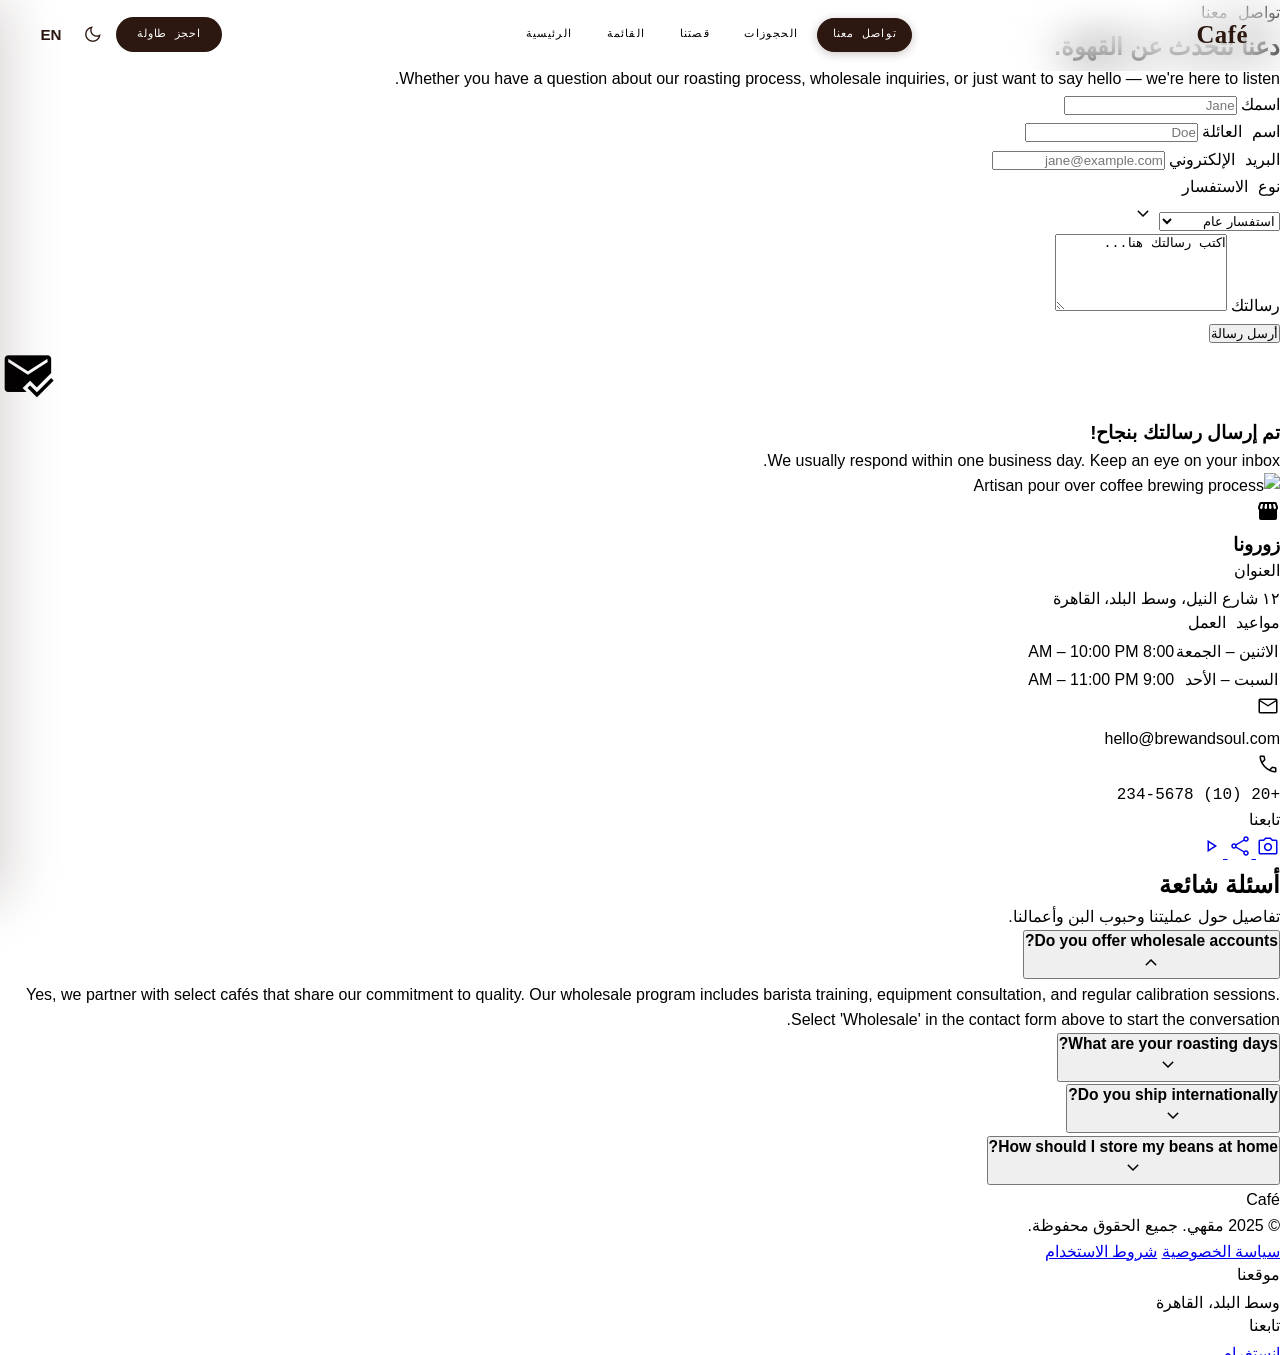
==== pages/contact/index.html @ 4f711c33 "Add" ====
<!doctype html>
<html class="light" lang="ar" dir="rtl">
  <head>
    <meta charset="utf-8" />
    <meta name="viewport" content="width=device-width, initial-scale=1.0" />
    <title>Contact — Roast &amp; Ritual</title>
    <meta
      name="description"
      content="Get in touch with Roast &amp; Ritual. Questions about roasting, wholesale, or events — we're here to listen."
    />

    <script src="https://cdn.tailwindcss.com?plugins=forms,container-queries"></script>
    <link
      href="https://fonts.googleapis.com/css2?family=Material+Symbols+Outlined:wght,FILL@100..700,0..1&display=swap"
      rel="stylesheet"
    />
    <link rel="stylesheet" href="https://unpkg.com/aos@2.3.4/dist/aos.css" />
    <link rel="stylesheet" href="../../assets/css/shared.css" />
    <link
      href="https://fonts.googleapis.com/css2?family=Material+Symbols+Outlined"
      rel="stylesheet"
    />
    <script>
      tailwind.config = {
        darkMode: "class",
        theme: {
          extend: {
            colors: {
              "surface-container-highest": "#e5e2dd",
              primary: "#090100",
              "surface-container-high": "#ebe8e3",
              "secondary-fixed": "#ffddb0",
              surface: "#fcf9f4",
              "surface-container-low": "#f6f3ee",
              "secondary-container": "#fddaac",
              "surface-container": "#f0ede9",
              secondary: "#735a36",
              "surface-variant": "#e5e2dd",
              "on-primary": "#ffffff",
              "primary-fixed-dim": "#e3bfb2",
              "surface-dim": "#dcdad5",
              "on-surface-variant": "#504440",
              "surface-container-lowest": "#ffffff",
              "primary-container": "#2c1810",
              "on-surface": "#1c1c19",
              background: "#fcf9f4",
              "outline-variant": "#d3c3be",
              outline: "#827470",
              "on-secondary": "#ffffff",
              "on-secondary-container": "#785e39",
              "on-primary-container": "#9e7e73",
              "on-background": "#1c1c19",
              error: "#ba1a1a",
            },
            fontFamily: {
              headline: ["Cormorant Garamond", "serif"],
              body: ["Outfit", "sans-serif"],
              label: ["DM Mono", "monospace"],
            },
          },
        },
      };
    </script>
    <style>
      .material-symbols-outlined {
        font-variation-settings:
          "FILL" 0,
          "wght" 300,
          "GRAD" 0,
          "opsz" 24;
      }
    </style>
  </head>

  <body class="bg-surface text-on-surface font-body antialiased">
    <!-- ══ NAVBAR ══════════════════════════════════════════════════════════ -->
    <header id="main-nav">
      <div class="nav-inner">
        <a href="../../index.html" class="nav-logo">Café</a>
        <nav class="nav-links" id="nav-links" aria-label="Main navigation">
          <a href="../../index.html" data-en="Home" data-ar="الرئيسية">Home</a>
          <a href="../menu/index.html" data-en="Menu" data-ar="القائمة">Menu</a>
          <a href="../story/index.html" data-en="Our Story" data-ar="قصتنا"
            >Our Story</a
          >
          <a
            href="../reservation/index.html"
            data-en="Reservations"
            data-ar="الحجوزات"
            >Reservations</a
          >
          <a href="../contact/index.html" data-en="Contact" data-ar="تواصل معنا"
            >Contact</a
          >
        </nav>
        <div class="nav-controls">
          <button id="lang-toggle" class="nav-btn" aria-label="Switch language">
            ع
          </button>
          <button
            id="theme-toggle"
            class="nav-btn material-symbols-outlined"
            data-theme-icon
            aria-label="Toggle dark mode"
          >
            dark_mode
          </button>
          <a
            href="../reservation/index.html"
            class="nav-cta"
            data-en="Book a Table"
            data-ar="احجز طاولة"
            >Book a Table</a
          >
          <button
            id="hamburger"
            class="nav-btn material-symbols-outlined"
            aria-label="Open menu"
          >
            menu
          </button>
        </div>
      </div>
    </header>

    <div id="mobile-overlay" aria-hidden="true"></div>

    <div
      id="mobile-menu"
      role="dialog"
      aria-modal="true"
      aria-label="Navigation menu"
    >
      <div class="mobile-menu-header">
        <a href="../../index.html" class="mobile-menu-logo">Café</a>
        <button
          id="mobile-menu-close"
          class="material-symbols-outlined"
          aria-label="Close menu"
        >
          close
        </button>
      </div>
      <nav class="mobile-menu-links" aria-label="Mobile navigation">
        <a
          href="../../index.html"
          class="mob-link"
          data-en="Home"
          data-ar="الرئيسية"
          >Home</a
        >
        <a
          href="../menu/index.html"
          class="mob-link"
          data-en="Menu"
          data-ar="القائمة"
          >Menu</a
        >
        <a
          href="../story/index.html"
          class="mob-link"
          data-en="Our Story"
          data-ar="قصتنا"
          >Our Story</a
        >
        <a
          href="../reservation/index.html"
          class="mob-link"
          data-en="Reservations"
          data-ar="الحجوزات"
          >Reservations</a
        >
        <a
          href="../contact/index.html"
          class="mob-link"
          data-en="Contact"
          data-ar="تواصل معنا"
          >Contact</a
        >
      </nav>
      <div class="mobile-menu-footer">
        <a
          href="../reservation/index.html"
          class="mob-cta"
          data-en="Book a Table"
          data-ar="احجز طاولة"
          >Book a Table</a
        >
      </div>
    </div>

    <!-- ══ MAIN ════════════════════════════════════════════════════════════ -->
    <main class="pt-32 pb-0">
      <!-- ── Contact Section ── -->
      <section class="py-16 md:py-24 px-6 md:px-12 lg:px-24">
        <div
          class="max-w-7xl mx-auto flex flex-col md:flex-row gap-16 items-start"
        >
          <!-- Left: Header + Form -->
          <div class="w-full md:w-7/12 z-10">
            <div class="mb-12" data-aos="fade-up">
              <span
                class="font-label text-secondary text-xs tracking-widest uppercase mb-4 block"
                data-en="Get in Touch"
                data-ar="تواصل معنا"
                >Get in Touch</span
              >
              <h1
                class="font-headline text-5xl md:text-7xl font-bold leading-tight tracking-tight text-primary-container mb-6"
              >
                <span class="block" data-en="Let's Talk" data-ar="دعنا نتحدث"
                  >Let's Talk</span
                >
                <span class="block" data-en="Coffee." data-ar="عن القهوة."
                  >Coffee.</span
                >
              </h1>
              <p
                class="font-body text-on-surface-variant text-lg max-w-md leading-relaxed"
              >
                Whether you have a question about our roasting process,
                wholesale inquiries, or just want to say hello — we're here to
                listen.
              </p>
            </div>

            <!-- Contact Form -->
            <form
              id="contact-form"
              class="space-y-6 bg-surface-container-lowest p-8 md:p-10 rounded-xl border border-outline-variant/15 shadow-[0_8px_40px_-12px_rgba(28,28,25,0.06)]"
              onsubmit="return false;"
              data-aos="fade-up"
              data-aos-delay="80"
            >
              <div class="grid grid-cols-1 md:grid-cols-2 gap-6">
                <div class="space-y-2">
                  <label
                    class="font-label text-xs text-on-surface-variant uppercase tracking-wider"
                    for="c-firstname"
                    data-en="Your Name"
                    data-ar="اسمك"
                    >Your Name</label
                  >
                  <input
                    id="c-firstname"
                    name="firstName"
                    type="text"
                    class="w-full bg-surface-container-low border-none rounded-sm px-4 py-3 font-body text-on-surface focus:ring-1 focus:ring-secondary transition-colors"
                    placeholder="Jane"
                    data-en="Jane"
                    data-ar="محمد"
                  />
                </div>
                <div class="space-y-2">
                  <label
                    class="font-label text-xs text-on-surface-variant uppercase tracking-wider"
                    for="c-lastname"
                    data-en="Last Name"
                    data-ar="اسم العائلة"
                    >Last Name</label
                  >
                  <input
                    id="c-lastname"
                    name="lastName"
                    type="text"
                    class="w-full bg-surface-container-low border-none rounded-sm px-4 py-3 font-body text-on-surface focus:ring-1 focus:ring-secondary transition-colors"
                    placeholder="Doe"
                    data-en="Doe"
                    data-ar="أحمد"
                  />
                </div>
              </div>

              <div class="space-y-2">
                <label
                  class="font-label text-xs text-on-surface-variant uppercase tracking-wider"
                  for="c-email"
                  data-en="Email"
                  data-ar="البريد الإلكتروني"
                  >Email</label
                >
                <input
                  id="c-email"
                  name="email"
                  type="email"
                  class="w-full bg-surface-container-low border-none rounded-sm px-4 py-3 font-body text-on-surface focus:ring-1 focus:ring-secondary transition-colors"
                  placeholder="jane@example.com"
                  data-en="jane@example.com"
                  data-ar="example@email.com"
                />
              </div>

              <div class="space-y-2">
                <label
                  class="font-label text-xs text-on-surface-variant uppercase tracking-wider"
                  for="c-inquiry"
                  data-en="Inquiry Type"
                  data-ar="نوع الاستفسار"
                  >Inquiry Type</label
                >
                <div class="relative">
                  <select
                    id="c-inquiry"
                    name="inquiryType"
                    class="w-full bg-surface-container-low border-none rounded-sm px-4 py-3 font-body text-on-surface focus:ring-1 focus:ring-secondary transition-colors appearance-none"
                  >
                    <option data-en="General Inquiry" data-ar="استفسار عام">
                      General Inquiry
                    </option>
                    <option data-en="Wholesale" data-ar="الجملة">
                      Wholesale
                    </option>
                    <option
                      data-en="Events &amp; Catering"
                      data-ar="الفعاليات والضيافة"
                    >
                      Events &amp; Catering
                    </option>
                    <option data-en="Feedback" data-ar="ملاحظات">
                      Feedback
                    </option>
                  </select>
                  <span
                    class="material-symbols-outlined absolute right-4 top-1/2 -translate-y-1/2 text-on-surface-variant pointer-events-none text-lg"
                    >expand_more</span
                  >
                </div>
              </div>

              <div class="space-y-2">
                <label
                  class="font-label text-xs text-on-surface-variant uppercase tracking-wider"
                  for="c-message"
                  data-en="Message"
                  data-ar="رسالتك"
                  >Message</label
                >
                <textarea
                  id="c-message"
                  name="message"
                  rows="5"
                  class="w-full bg-surface-container-low border-none rounded-sm px-4 py-3 font-body text-on-surface focus:ring-1 focus:ring-secondary transition-colors resize-none"
                  placeholder="Write your message here..."
                  data-en="Write your message here..."
                  data-ar="اكتب رسالتك هنا..."
                ></textarea>
              </div>

              <button
                id="contact-send-btn"
                type="button"
                class="w-full bg-primary-container text-on-primary font-body font-medium px-8 py-4 rounded-md hover:bg-primary transition-colors duration-300"
                data-en="Send Message"
                data-ar="أرسل رسالة"
              >
                Send Message
              </button>
            </form>

            <!-- Success message -->
            <div
              id="contact-success"
              class="hidden mt-8 bg-surface-container-low rounded-xl p-10 text-center border border-outline-variant/10"
            >
              <span
                class="material-symbols-outlined text-secondary"
                style="
                  font-size: 3.5rem;
                  font-variation-settings: &quot;FILL&quot; 1;
                  display: block;
                  margin-bottom: 1rem;
                "
                >mark_email_read</span
              >
              <h3
                class="font-headline text-2xl text-primary-container mb-3"
                data-en="Message sent successfully!"
                data-ar="تم إرسال رسالتك بنجاح!"
              >
                Message sent successfully!
              </h3>
              <p
                class="font-body text-on-surface-variant text-sm leading-relaxed"
              >
                We usually respond within one business day. Keep an eye on your
                inbox.
              </p>
            </div>
          </div>

          <!-- Right: Image + Visit Us Card -->
          <div
            class="w-full md:w-5/12 flex flex-col gap-8 mt-6 md:mt-0"
            data-aos="fade-left"
            data-aos-delay="100"
          >
            <!-- Atmospheric image -->
            <div
              class="w-full aspect-[4/5] bg-surface-container-low rounded-xl overflow-hidden relative hidden md:block"
            >
              <img
                src="https://lh3.googleusercontent.com/aida-public/[base64]"
                alt="Artisan pour over coffee brewing process"
                class="w-full h-full object-cover"
              />
              <div
                class="absolute inset-0 bg-gradient-to-t from-primary-container/70 via-transparent to-transparent"
              ></div>
            </div>

            <!-- ══ VISIT US CARD (replaces map) ══ -->
            <div
              class="bg-surface-container-low rounded-xl p-8 flex flex-col gap-5 relative overflow-hidden"
            >
              <!-- Decorative glow -->
              <div
                class="absolute -right-16 -top-16 w-48 h-48 bg-surface-container rounded-full blur-3xl opacity-60 pointer-events-none"
              ></div>

              <!-- Title -->
              <div class="flex items-center gap-3 relative z-10">
                <div
                  class="w-11 h-11 rounded-full bg-secondary-container flex items-center justify-center flex-shrink-0"
                >
                  <span
                    class="material-symbols-outlined text-2xl text-on-secondary-container"
                    style="font-variation-settings: &quot;FILL&quot; 1"
                    >storefront</span
                  >
                </div>
                <h3
                  class="font-headline text-2xl text-primary-container"
                  data-en="Visit Us"
                  data-ar="زورونا"
                >
                  Visit Us
                </h3>
              </div>

              <hr class="brand-rule relative z-10" />

              <!-- Address -->
              <div class="relative z-10">
                <p
                  class="font-label text-xs uppercase tracking-widest text-secondary mb-2"
                  data-en="Address"
                  data-ar="العنوان"
                >
                  Address
                </p>
                <p class="font-body text-on-surface leading-relaxed">
                  <span
                    data-en="12 Nile Street, Downtown Cairo"
                    data-ar="١٢ شارع النيل، وسط البلد، القاهرة"
                    >12 Nile Street, Downtown Cairo</span
                  >
                </p>
              </div>

              <!-- Hours -->
              <div class="relative z-10">
                <p
                  class="font-label text-xs uppercase tracking-widest text-secondary mb-3"
                  data-en="Opening Hours"
                  data-ar="مواعيد العمل"
                >
                  Opening Hours
                </p>
                <table class="w-full text-sm font-body">
                  <tbody>
                    <tr>
                      <td
                        class="text-on-surface-variant pr-4 py-1"
                        data-en="Mon – Fri"
                        data-ar="الاثنين – الجمعة"
                      >
                        Mon – Fri
                      </td>
                      <td class="text-on-surface text-right py-1">
                        8:00 AM – 10:00 PM
                      </td>
                    </tr>
                    <tr>
                      <td
                        class="text-on-surface-variant pr-4 py-1"
                        data-en="Sat – Sun"
                        data-ar="السبت – الأحد"
                      >
                        Sat – Sun
                      </td>
                      <td class="text-on-surface text-right py-1">
                        9:00 AM – 11:00 PM
                      </td>
                    </tr>
                  </tbody>
                </table>
              </div>

              <hr class="brand-rule relative z-10" />

              <!-- Contact info -->
              <div class="relative z-10 space-y-3">
                <div class="flex items-center gap-3">
                  <span class="material-symbols-outlined text-secondary"
                    >mail</span
                  >
                  <p class="font-body text-on-surface text-sm">
                    hello@brewandsoul.com
                  </p>
                </div>
                <div class="flex items-center gap-3">
                  <span class="material-symbols-outlined text-secondary"
                    >call</span
                  >
                  <p class="font-label text-sm text-on-surface-variant">
                    +20 (10) 234-5678
                  </p>
                </div>
              </div>

              <!-- Social -->
              <div class="relative z-10 pt-1">
                <p
                  class="font-label text-xs text-on-surface-variant uppercase tracking-wider mb-3"
                  data-en="Follow us"
                  data-ar="تابعنا"
                >
                  Follow us
                </p>
                <div class="flex gap-3">
                  <a
                    class="w-10 h-10 rounded-full bg-surface flex items-center justify-center text-primary-container hover:bg-secondary-container hover:text-on-secondary-container transition-colors shadow-sm"
                    href="#"
                    aria-label="Instagram"
                  >
                    <span class="material-symbols-outlined text-sm"
                      >photo_camera</span
                    >
                  </a>
                  <a
                    class="w-10 h-10 rounded-full bg-surface flex items-center justify-center text-primary-container hover:bg-secondary-container hover:text-on-secondary-container transition-colors shadow-sm"
                    href="#"
                    aria-label="Twitter"
                  >
                    <span class="material-symbols-outlined text-sm">share</span>
                  </a>
                  <a
                    class="w-10 h-10 rounded-full bg-surface flex items-center justify-center text-primary-container hover:bg-secondary-container hover:text-on-secondary-container transition-colors shadow-sm"
                    href="#"
                    aria-label="YouTube"
                  >
                    <span class="material-symbols-outlined text-sm"
                      >play_arrow</span
                    >
                  </a>
                </div>
              </div>
            </div>
            <!-- end visit us card -->
          </div>
        </div>
      </section>

      <!-- ── FAQ Accordion ── -->
      <section class="py-24 bg-surface-container-low px-6 md:px-12">
        <div class="max-w-3xl mx-auto">
          <div class="text-center mb-16" data-aos="fade-up">
            <h2
              class="font-headline text-4xl text-primary-container mb-4"
              data-en="Common Questions"
              data-ar="أسئلة شائعة"
            >
              Common Questions
            </h2>
            <p
              class="font-body text-on-surface-variant"
              data-en="Details on our process, beans, and business."
              data-ar="تفاصيل حول عمليتنا وحبوب البن وأعمالنا."
            >
              Details on our process, beans, and business.
            </p>
          </div>

          <div class="space-y-4" data-aos="fade-up" data-aos-delay="50">
            <!-- FAQ 1 -->
            <div
              class="bg-surface rounded-xl p-6 border border-outline-variant/15"
              data-faq-item
            >
              <button
                class="w-full flex justify-between items-center text-left group"
                data-faq-trigger
              >
                <h3
                  class="font-headline text-lg text-primary-container group-hover:text-secondary transition-colors"
                >
                  Do you offer wholesale accounts?
                </h3>
                <span
                  class="material-symbols-outlined text-secondary flex-shrink-0 ml-4 transition-transform duration-300"
                  data-faq-icon
                  >expand_more</span
                >
              </button>
              <div class="mt-4 pr-10" data-faq-content>
                <p
                  class="font-body text-on-surface-variant text-sm leading-relaxed"
                >
                  Yes, we partner with select cafés that share our commitment to
                  quality. Our wholesale program includes barista training,
                  equipment consultation, and regular calibration sessions.
                  Select 'Wholesale' in the contact form above to start the
                  conversation.
                </p>
              </div>
            </div>

            <!-- FAQ 2 -->
            <div
              class="bg-surface rounded-xl p-6 border border-outline-variant/10 hover:border-outline-variant/30 transition-colors"
              data-faq-item
            >
              <button
                class="w-full flex justify-between items-center text-left group"
                data-faq-trigger
              >
                <h3
                  class="font-headline text-lg text-primary-container group-hover:text-secondary transition-colors"
                >
                  What are your roasting days?
                </h3>
                <span
                  class="material-symbols-outlined text-on-surface-variant flex-shrink-0 ml-4 transition-transform duration-300 group-hover:text-secondary"
                  data-faq-icon
                  >expand_more</span
                >
              </button>
              <div class="mt-4 pr-10" data-faq-content>
                <p
                  class="font-body text-on-surface-variant text-sm leading-relaxed"
                >
                  We roast Tuesday through Saturday, from 6AM to 2PM in our
                  Downtown Cairo facility. Visits by appointment — reach out via
                  the form above.
                </p>
              </div>
            </div>

            <!-- FAQ 3 -->
            <div
              class="bg-surface rounded-xl p-6 border border-outline-variant/10 hover:border-outline-variant/30 transition-colors"
              data-faq-item
            >
              <button
                class="w-full flex justify-between items-center text-left group"
                data-faq-trigger
              >
                <h3
                  class="font-headline text-lg text-primary-container group-hover:text-secondary transition-colors"
                >
                  Do you ship internationally?
                </h3>
                <span
                  class="material-symbols-outlined text-on-surface-variant flex-shrink-0 ml-4 transition-transform duration-300 group-hover:text-secondary"
                  data-faq-icon
                  >expand_more</span
                >
              </button>
              <div class="mt-4 pr-10" data-faq-content>
                <p
                  class="font-body text-on-surface-variant text-sm leading-relaxed"
                >
                  Currently we ship within Egypt and select MENA countries.
                  International shipping is on our roadmap for Q3. Join our
                  newsletter to be notified when it launches.
                </p>
              </div>
            </div>

            <!-- FAQ 4 -->
            <div
              class="bg-surface rounded-xl p-6 border border-outline-variant/10 hover:border-outline-variant/30 transition-colors"
              data-faq-item
            >
              <button
                class="w-full flex justify-between items-center text-left group"
                data-faq-trigger
              >
                <h3
                  class="font-headline text-lg text-primary-container group-hover:text-secondary transition-colors"
                >
                  How should I store my beans at home?
                </h3>
                <span
                  class="material-symbols-outlined text-on-surface-variant flex-shrink-0 ml-4 transition-transform duration-300 group-hover:text-secondary"
                  data-faq-icon
                  >expand_more</span
                >
              </button>
              <div class="mt-4 pr-10" data-faq-content>
                <p
                  class="font-body text-on-surface-variant text-sm leading-relaxed"
                >
                  Store beans in an airtight container away from light, heat,
                  and moisture. Room temperature is best — avoid the fridge, as
                  humidity cycles degrade the oils quickly. Ceramic or opaque
                  containers work best.
                </p>
              </div>
            </div>
          </div>
        </div>
      </section>
    </main>

    <!-- ══ FOOTER ══════════════════════════════════════════════════════════ -->
    <footer
      class="bg-[#2C1810] text-[#F5ECD7] font-body text-sm py-20 px-8 md:px-12"
    >
      <div class="grid grid-cols-1 md:grid-cols-4 gap-12 max-w-7xl mx-auto">
        <div>
          <div class="font-headline text-3xl text-[#735a36] mb-4">Café</div>
          <p class="text-stone-400 mt-4">
            <span
              data-en="© 2025 Café. All rights reserved."
              data-ar="© 2025 مقهي. جميع الحقوق محفوظة."
              >© 2025 Café. All rights reserved.</span
            >
          </p>
        </div>
        <div class="flex flex-col gap-4">
          <a
            class="text-stone-400 hover:text-[#735a36] transition-all"
            href="#"
            data-en="Privacy Policy"
            data-ar="سياسة الخصوصية"
            >Privacy Policy</a
          >
          <a
            class="text-stone-400 hover:text-[#735a36] transition-all"
            href="#"
            data-en="Terms of Service"
            data-ar="شروط الاستخدام"
            >Terms of Service</a
          >
        </div>
        <div class="flex flex-col gap-3">
          <p
            class="font-label text-xs text-[#735a36] uppercase tracking-widest mb-1"
            data-en="Find Us"
            data-ar="موقعنا"
          >
            Find Us
          </p>
          <p
            class="text-stone-400"
            data-en="Downtown Cairo"
            data-ar="وسط البلد، القاهرة"
          >
            وسط البلد، القاهرة
          </p>
        </div>
        <div class="flex flex-col gap-3">
          <p
            class="font-label text-xs text-[#735a36] uppercase tracking-widest mb-1"
            data-en="Follow Us"
            data-ar="تابعنا"
          >
            Follow Us
          </p>
          <a
            class="text-stone-400 hover:text-[#735a36] transition-all"
            href="#"
            data-en="Instagram"
            data-ar="إنستغرام"
            >Instagram</a
          >
        </div>
      </div>
    </footer>

    <script src="https://unpkg.com/aos@2.3.4/dist/aos.js"></script>
    <script src="../../assets/js/main.js"></script>
    <script src="../../assets/js/menu-filter.js"></script>

    <script>
      (function () {
        "use strict";
        var sendBtn = document.getElementById("contact-send-btn");
        if (!sendBtn) return;

        sendBtn.addEventListener("click", function () {
          var isAr = document.documentElement.lang === "ar";
          var name = (
            (document.getElementById("c-firstname") || {}).value || ""
          ).trim();
          var msg = (
            (document.getElementById("c-message") || {}).value || ""
          ).trim();

          if (!name || !msg) {
            if (window.showSuccessToast) {
              window.showSuccessToast(
                isAr
                  ? "يرجى ملء الاسم والرسالة"
                  : "Please fill in your name and message.",
              );
            }
            return;
          }

          var form = document.getElementById("contact-form");
          var success = document.getElementById("contact-success");

          // Show success in-place
          if (form) form.classList.add("hidden");
          if (success) success.classList.remove("hidden");

          if (window.showSuccessToast) {
            window.showSuccessToast(
              isAr ? "تم إرسال رسالتك بنجاح!" : "Message sent successfully!",
            );
          }
        });
      })();
    </script>
  </body>
</html>
---- assets/css/shared.css ----
/* ============================================================
   BREW & SOUL — SHARED CSS  v3.0
   Dark mode  ·  RTL  ·  Navbar v3 (pill-filter + sidebar)
   Cart  ·  Toasts  ·  Forms
   ============================================================ */
"HmiS9EtTxjarRMNFj"Public Key."service_7wtibg4"Service ID.
/* ── Google Fonts ── */
@import url("https://fonts.googleapis.com/css2?family=Cormorant+Garamond:ital,wght@0,400;0,500;0,600;0,700;1,400;1,500&family=Outfit:wght@300;400;500;600&family=Tajawal:wght@300;400;500;700;800&family=DM+Mono:wght@400;500&display=swap");

/* ════════════════════════════════════════
   CSS CUSTOM PROPERTIES — LIGHT
════════════════════════════════════════ */
:root {
  --color-primary: #090100;
  --color-primary-container: #2c1810;
  --color-on-primary: #ffffff;
  --color-on-primary-container: #9e7e73;
  --color-primary-fixed: #ffdbce;
  --color-primary-fixed-dim: #e3bfb2;
  --color-on-primary-fixed: #2a170f;
  --color-on-primary-fixed-variant: #5a4137;
  --color-inverse-primary: #e3bfb2;

  --color-secondary: #735a36;
  --color-on-secondary: #ffffff;
  --color-secondary-container: #fddaac;
  --color-on-secondary-container: #785e39;
  --color-secondary-fixed: #ffddb0;
  --color-secondary-fixed-dim: #e2c195;
  --color-on-secondary-fixed: #281800;
  --color-on-secondary-fixed-variant: #594320;

  --color-background: #fcf9f4;
  --color-on-background: #1c1c19;
  --color-surface: #fcf9f4;
  --color-on-surface: #1c1c19;
  --color-surface-variant: #e5e2dd;
  --color-on-surface-variant: #504440;
  --color-surface-dim: #dcdad5;
  --color-surface-container-lowest: #ffffff;
  --color-surface-container-low: #f6f3ee;
  --color-surface-container: #f0ede9;
  --color-surface-container-high: #ebe8e3;
  --color-surface-container-highest: #e5e2dd;
  --color-inverse-surface: #31302d;
  --color-inverse-on-surface: #f3f0eb;
  --color-surface-tint: #74584e;

  --color-outline: #827470;
  --color-outline-variant: #d3c3be;
  --color-error: #ba1a1a;
  --color-error-container: #ffdad6;

  --secondary-rule: rgba(115, 90, 54, 0.3);

  /* Nav */
  --nav-bg: rgba(252, 249, 244, 0.82);
  --nav-shadow: 0 2px 40px rgba(44, 24, 16, 0.08);
  --nav-pill-bg: rgba(44, 24, 16, 0.05);
  --nav-pill-border: rgba(115, 90, 54, 0.18);
}

/* ════════════════════════════════════════
   DARK MODE
════════════════════════════════════════ */
html.dark {
  --color-background: #1a1714;
  --color-on-background: #ede8e3;
  --color-surface: #231f1c;
  --color-on-surface: #ede8e3;
  --color-surface-variant: #3a342f;
  --color-on-surface-variant: #c9bbb5;
  --color-surface-dim: #1a1714;
  --color-surface-container-lowest: #141210;
  --color-surface-container-low: #282420;
  --color-surface-container: #2e2925;
  --color-surface-container-high: #3a342f;
  --color-surface-container-highest: #453e38;
  --color-primary-container: #3d2118;
  --color-on-primary-container: #e3bfb2;
  --color-primary-fixed: #c9a99b;
  --color-primary-fixed-dim: #a08070;
  --color-secondary: #c8a97e;
  --color-on-secondary-container: #fddaac;
  --color-secondary-fixed: rgba(200, 169, 126, 0.2);
  --color-secondary-container: rgba(200, 169, 126, 0.15);
  --color-outline: #9c8a84;
  --color-outline-variant: #4a3f39;
  --secondary-rule: rgba(200, 169, 126, 0.25);
  --nav-bg: rgba(26, 23, 20, 0.88);
  --nav-shadow: 0 2px 40px rgba(0, 0, 0, 0.35);
  --nav-pill-bg: rgba(237, 232, 227, 0.06);
  --nav-pill-border: rgba(200, 169, 126, 0.18);
}

/* Dark overrides (Tailwind compat) */
html.dark body {
  background-color: #1a1714 !important;
  color: #ede8e3 !important;
}
html.dark .bg-background {
  background-color: #1a1714 !important;
}
html.dark .bg-surface {
  background-color: #231f1c !important;
}
html.dark .bg-surface-container-low {
  background-color: #282420 !important;
}
html.dark .bg-surface-container {
  background-color: #2e2925 !important;
}
html.dark .bg-surface-container-high {
  background-color: #3a342f !important;
}
html.dark .bg-surface-container-highest {
  background-color: #453e38 !important;
}
html.dark .bg-surface-container-lowest {
  background-color: #141210 !important;
}
html.dark .bg-primary-container {
  background-color: #3d2118 !important;
}
html.dark .bg-secondary-container {
  background-color: rgba(200, 169, 126, 0.15) !important;
}
html.dark .bg-secondary-fixed {
  background-color: rgba(200, 169, 126, 0.15) !important;
}
html.dark .text-on-surface {
  color: #ede8e3 !important;
}
html.dark .text-on-surface-variant {
  color: #c9bbb5 !important;
}
html.dark .text-secondary {
  color: #c8a97e !important;
}
html.dark .text-primary-container {
  color: #e3bfb2 !important;
}
html.dark .text-primary {
  color: #ede8e3 !important;
}
html.dark .text-outline {
  color: #9c8a84 !important;
}
html.dark .text-on-secondary-container {
  color: #fddaac !important;
}
html.dark .border-outline-variant {
  border-color: #4a3f39 !important;
}
html.dark .border-surface-container-low {
  border-color: #3a342f !important;
}
html.dark input,
html.dark textarea,
html.dark select {
  background-color: #2e2925 !important;
  color: #ede8e3 !important;
}
html.dark input::placeholder,
html.dark textarea::placeholder {
  color: #9c8a84 !important;
}
html.dark input:focus,
html.dark textarea:focus,
html.dark select:focus {
  box-shadow: 0 0 0 1px #c8a97e !important;
}
html.dark input[type="date"],
html.dark input[type="time"] {
  color-scheme: dark;
}
html.dark article {
  background-color: #2e2925 !important;
}
html.dark .font-label.text-primary-container {
  color: #c8a97e !important;
}
html.dark footer {
  background-color: #141210 !important;
}
html.dark .dark\:bg-stone-950\/70 {
  background-color: rgba(12, 10, 8, 0.88) !important;
}
html.dark .dark\:text-stone-300 {
  color: #d4ccc6 !important;
}

/* ════════════════════════════════════════
   BASE RESET
════════════════════════════════════════ */
*,
*::before,
*::after {
  box-sizing: border-box;
  margin: 0;
  padding: 0;
}
html {
  scroll-behavior: smooth;
}

body {
  font-family: "Outfit", sans-serif;
  background-color: var(--color-background);
  color: var(--color-on-surface);
  -webkit-font-smoothing: antialiased;
  -moz-osx-font-smoothing: grayscale;
  line-height: 1.6;
}

h1,
h2,
h3,
h4,
h5,
h6,
.font-headline {
  font-family: "Cormorant Garamond", serif;
}
.font-label {
  font-family: "DM Mono", monospace;
}

*,
*::before,
*::after {
  transition:
    background-color 0.3s ease,
    color 0.2s ease,
    border-color 0.3s ease,
    box-shadow 0.3s ease;
}

/* ════════════════════════════════════════
   NAVBAR — v3   (pill-filter on desktop · sidebar on mobile)
════════════════════════════════════════ */

/* ── Wrapper ── */
#main-nav {
  position: fixed;
  top: 0;
  width: 100%;
  z-index: 50;
  background: var(--nav-bg);
  backdrop-filter: blur(22px);
  -webkit-backdrop-filter: blur(22px);
  transition:
    background 0.3s ease,
    box-shadow 0.3s ease,
    border-color 0.3s ease;
  border-bottom: 1px solid transparent;
}
#main-nav.scrolled {
  box-shadow: var(--nav-shadow);
  border-bottom-color: rgba(211, 195, 190, 0.22);
}
html.dark #main-nav.scrolled {
  border-bottom-color: rgba(74, 63, 57, 0.35);
}

/* ── Inner row ── */
.nav-inner {
  display: flex;
  align-items: center;
  justify-content: space-between;
  padding: 0.875rem 2rem;
  gap: 1.25rem;
  max-width: 1600px;
  margin: 0 auto;
}

/* ── Logo ── */
.nav-logo {
  font-family: "Cormorant Garamond", serif;
  font-size: 1.55rem;
  font-weight: 700;
  color: #2c1810;
  text-decoration: none;
  letter-spacing: 0.02em;
  white-space: nowrap;
  flex-shrink: 0;
  margin-inline-start: 0;
  transition: color 0.2s ease;
}
html.dark .nav-logo {
  color: #f5ecd7;
}
.nav-logo:hover {
  color: #735a36;
}
html.dark .nav-logo:hover {
  color: #c8a97e;
}

/* ════════════════════════════════════════
   NAV LINKS — Pill-filter style (desktop)
════════════════════════════════════════ */
.nav-links {
  display: none;
  align-items: center;
  gap: 0.25rem;
  list-style: none;
  /* Pill group container */
  background: var(--nav-pill-bg);
  border: 1px solid var(--nav-pill-border);
  border-radius: 9999px;
  padding: 0.25rem;
}
@media (min-width: 900px) {
  .nav-links {
    display: flex;
  }
}

/* Individual pill link */
.nav-links a {
  display: inline-flex;
  align-items: center;
  font-family: "DM Mono", monospace;
  font-size: 0.67rem;
  text-transform: uppercase;
  letter-spacing: 0.11em;
  color: var(--color-on-surface-variant);
  text-decoration: none;
  padding: 0.45rem 0.9rem;
  border-radius: 9999px;
  border: 1px solid transparent;
  white-space: nowrap;
  transition: all 0.22s cubic-bezier(0.4, 0, 0.2, 1);
}
html.dark .nav-links a {
  color: #c9bbb5;
}

.nav-links a:hover {
  background: rgba(115, 90, 54, 0.08);
  border-color: rgba(115, 90, 54, 0.25);
  color: #735a36;
  transform: translateY(-1px);
}
html.dark .nav-links a:hover {
  background: rgba(200, 169, 126, 0.1);
  border-color: rgba(200, 169, 126, 0.3);
  color: #c8a97e;
}

/* Active pill — filled */
.nav-links a.nav-active {
  background: #2c1810;
  color: #ffffff !important;
  border-color: #2c1810;
  box-shadow: 0 2px 10px rgba(44, 24, 16, 0.25);
}
html.dark .nav-links a.nav-active {
  background: #c8a97e;
  color: #1a1714 !important;
  border-color: #c8a97e;
  box-shadow: 0 2px 14px rgba(200, 169, 126, 0.35);
}

/* ── Controls cluster ── */
.nav-controls {
  display: flex;
  align-items: center;
  gap: 0.25rem;
  flex-shrink: 0;
}

/* ── Icon / text buttons ── */
.nav-btn {
  width: 2.375rem;
  height: 2.375rem;
  display: flex;
  align-items: center;
  justify-content: center;
  border-radius: 50%;
  border: none;
  background: transparent;
  cursor: pointer;
  color: #2c1810;
  font-family: "Tajawal", sans-serif;
  font-size: 0.95rem;
  font-weight: 700;
  flex-shrink: 0;
  transition: all 0.25s cubic-bezier(0.4, 0, 0.2, 1);
}
html.dark .nav-btn {
  color: #ede8e3;
}
.nav-btn:hover {
  background: rgba(115, 90, 54, 0.09);
  color: #735a36;
  transform: translateY(-1px) scale(1.07);
}
html.dark .nav-btn:hover {
  background: rgba(237, 232, 227, 0.09);
  color: #c8a97e;
}
.nav-btn:active {
  transform: scale(0.94);
}
.nav-btn.material-symbols-outlined {
  font-size: 1.35rem;
}

.material-symbols-outlined {
  font-family: "Material Symbols Outlined";
  font-weight: normal;
  font-style: normal;
  line-height: 1;
  display: inline-block;
  white-space: nowrap;
  direction: ltr;
}

/* ── Book CTA pill ── */
.nav-cta {
  display: none;
  background: #2c1810;
  color: #ffffff !important;
  padding: 0.5rem 1.25rem;
  border-radius: 9999px;
  font-family: "DM Mono", monospace;
  font-size: 0.67rem;
  text-decoration: none;
  text-transform: uppercase;
  letter-spacing: 0.08em;
  white-space: nowrap;
  border: 1px solid transparent;
  margin-inline-start: 0.25rem;
  transition: all 0.25s cubic-bezier(0.4, 0, 0.2, 1);
}
html.dark .nav-cta {
  background: #3d2118;
}
.nav-cta:hover {
  background: #735a36;
  transform: translateY(-1px);
  box-shadow: 0 6px 20px rgba(115, 90, 54, 0.28);
}
html.dark .nav-cta:hover {
  background: #c8a97e;
  color: #1a1714 !important;
  box-shadow: 0 6px 20px rgba(200, 169, 126, 0.28);
}
.nav-cta:active {
  transform: scale(0.97);
}

@media (min-width: 900px) {
  .nav-cta {
    display: inline-flex;
    align-items: center;
  }
}

/* Hamburger: mobile only */
#hamburger {
  display: flex;
}
@media (min-width: 900px) {
  #hamburger {
    display: none;
  }
}

/* ── RTL overrides ── */
[dir="rtl"] .nav-links {
  flex-direction: row-reverse;
}
[dir="rtl"] .nav-controls {
  flex-direction: row-reverse;
}

/* ════════════════════════════════════════
   MOBILE SIDEBAR  (slides in from the side)
════════════════════════════════════════ */
#mobile-menu {
  position: fixed;
  top: 0;
  right: 0;
  bottom: 0;
  left: auto;
  width: min(300px, 88vw);
  z-index: 200;
  display: flex;
  flex-direction: column;
  background: #fcf9f4;
  transform: translateX(100%);
  transition: transform 0.38s cubic-bezier(0.4, 0, 0.2, 1);
  box-shadow: -8px 0 50px rgba(44, 24, 16, 0.18);
  overflow-y: auto;
  padding: 0;
}
html.dark #mobile-menu {
  background: #231f1c;
  box-shadow: -8px 0 50px rgba(0, 0, 0, 0.55);
}
#mobile-menu.open {
  transform: translateX(0);
}

/* RTL: slides from left */
[dir="rtl"] #mobile-menu {
  right: auto;
  left: 0;
  transform: translateX(-100%);
  box-shadow: 8px 0 50px rgba(44, 24, 16, 0.18);
}
html.dark [dir="rtl"] #mobile-menu {
  box-shadow: 8px 0 50px rgba(0, 0, 0, 0.55);
}
[dir="rtl"] #mobile-menu.open {
  transform: translateX(0);
}

/* Sidebar header row */
.mobile-menu-header {
  display: flex;
  align-items: center;
  justify-content: space-between;
  padding: 1.25rem 1.5rem;
  border-bottom: 1px solid rgba(115, 90, 54, 0.12);
  flex-shrink: 0;
}
html.dark .mobile-menu-header {
  border-color: rgba(74, 63, 57, 0.35);
}

.mobile-menu-logo {
  font-family: "Cormorant Garamond", serif;
  font-size: 1.35rem;
  font-weight: 700;
  color: #2c1810;
  text-decoration: none;
}
html.dark .mobile-menu-logo {
  color: #f5ecd7;
}

/* Nav links inside sidebar */
.mobile-menu-links {
  flex: 1;
  display: flex;
  flex-direction: column;
  padding: 1.5rem 1.25rem;
  gap: 0.25rem;
}

#mobile-menu a.mob-link {
  font-family: "DM Mono", monospace;
  font-size: 0.75rem;
  text-transform: uppercase;
  letter-spacing: 0.1em;
  color: var(--color-on-surface-variant);
  text-decoration: none;
  padding: 0.75rem 1rem;
  border-radius: 0.5rem;
  border: 1px solid transparent;
  transition: all 0.2s ease;
  display: flex;
  align-items: center;
  gap: 0.75rem;
}
html.dark #mobile-menu a.mob-link {
  color: #c9bbb5;
}
#mobile-menu a.mob-link:hover {
  background: rgba(115, 90, 54, 0.07);
  border-color: rgba(115, 90, 54, 0.18);
  color: #735a36;
}
html.dark #mobile-menu a.mob-link:hover {
  background: rgba(200, 169, 126, 0.08);
  border-color: rgba(200, 169, 126, 0.2);
  color: #c8a97e;
}
#mobile-menu a.mob-link.nav-active {
  background: #2c1810;
  color: #ffffff;
  border-color: #2c1810;
}
html.dark #mobile-menu a.mob-link.nav-active {
  background: #c8a97e;
  color: #1a1714;
  border-color: #c8a97e;
}

/* Link icon dot indicator */
#mobile-menu a.mob-link::before {
  content: "";
  width: 5px;
  height: 5px;
  border-radius: 50%;
  background: currentColor;
  opacity: 0.4;
  flex-shrink: 0;
}
#mobile-menu a.mob-link.nav-active::before {
  opacity: 1;
}

/* CTA at bottom of sidebar */
.mobile-menu-footer {
  padding: 1.25rem 1.5rem;
  border-top: 1px solid rgba(115, 90, 54, 0.12);
  flex-shrink: 0;
}
html.dark .mobile-menu-footer {
  border-color: rgba(74, 63, 57, 0.35);
}

.mob-cta {
  display: block;
  width: 100%;
  background: #2c1810;
  color: #ffffff !important;
  text-align: center;
  padding: 0.75rem 1.5rem;
  border-radius: 9999px;
  font-family: "DM Mono", monospace;
  font-size: 0.72rem;
  text-transform: uppercase;
  letter-spacing: 0.09em;
  text-decoration: none;
  transition: background 0.2s ease;
}
html.dark .mob-cta {
  background: #3d2118;
}
.mob-cta:hover {
  background: #735a36;
}
html.dark .mob-cta:hover {
  background: #c8a97e;
  color: #1a1714 !important;
}

/* Close button */
#mobile-menu-close {
  background: none;
  border: none;
  cursor: pointer;
  color: #827470;
  font-size: 1.4rem;
  width: 2rem;
  height: 2rem;
  display: flex;
  align-items: center;
  justify-content: center;
  border-radius: 50%;
  transition:
    background 0.2s,
    color 0.2s;
  line-height: 1;
  flex-shrink: 0;
}
#mobile-menu-close:hover {
  background: rgba(115, 90, 54, 0.1);
  color: #2c1810;
}
html.dark #mobile-menu-close {
  color: #9c8a84;
}
html.dark #mobile-menu-close:hover {
  color: #ede8e3;
}

/* Overlay behind sidebar */
#mobile-overlay {
  position: fixed;
  inset: 0;
  background: rgba(26, 23, 20, 0.5);
  z-index: 190;
  backdrop-filter: blur(2px);
  -webkit-backdrop-filter: blur(2px);
  opacity: 0;
  pointer-events: none;
  transition: opacity 0.35s ease;
}
#mobile-overlay.visible {
  opacity: 1;
  pointer-events: all;
}

/* ════════════════════════════════════════
   CART — FAB
════════════════════════════════════════ */
.cart-fab {
  position: fixed;
  bottom: 2rem;
  right: 2rem;
  width: 56px;
  height: 56px;
  border-radius: 9999px;
  background: #2c1810;
  color: #fff;
  display: flex;
  align-items: center;
  justify-content: center;
  cursor: pointer;
  border: none;
  box-shadow: 0 4px 24px rgba(44, 24, 16, 0.28);
  z-index: 40;
  transition:
    transform 0.2s ease,
    background 0.2s ease;
}
html.dark .cart-fab {
  background: #3d2118;
  box-shadow: 0 4px 24px rgba(0, 0, 0, 0.45);
}
.cart-fab:hover {
  transform: scale(1.08);
  background: #735a36;
}
html.dark .cart-fab:hover {
  background: #c8a97e;
}
[dir="rtl"] .cart-fab {
  right: auto;
  left: 2rem;
}

.cart-badge {
  position: absolute;
  top: -6px;
  right: -6px;
  background: #735a36;
  color: #fff;
  font-size: 11px;
  font-family: "DM Mono", monospace;
  width: 20px;
  height: 20px;
  border-radius: 50%;
  display: flex;
  align-items: center;
  justify-content: center;
  font-weight: bold;
  line-height: 1;
}
html.dark .cart-badge {
  background: #c8a97e;
  color: #1a1714;
}
[dir="rtl"] .cart-badge {
  right: auto;
  left: -6px;
}

/* ════════════════════════════════════════
   CART — DRAWER
════════════════════════════════════════ */
.cart-drawer {
  position: fixed;
  top: 0;
  right: 0;
  width: 380px;
  max-width: 95vw;
  height: 100vh;
  background: #fcf9f4;
  z-index: 60;
  display: flex;
  flex-direction: column;
  transform: translateX(105%);
  transition: transform 0.35s cubic-bezier(0.4, 0, 0.2, 1);
  box-shadow: -6px 0 40px rgba(44, 24, 16, 0.12);
}
html.dark .cart-drawer {
  background: #231f1c;
  box-shadow: -6px 0 40px rgba(0, 0, 0, 0.45);
}
.cart-drawer.open {
  transform: translateX(0);
}

[dir="rtl"] .cart-drawer {
  right: auto;
  left: 0;
  transform: translateX(-105%);
  box-shadow: 6px 0 40px rgba(44, 24, 16, 0.12);
}
html.dark [dir="rtl"] .cart-drawer {
  box-shadow: 6px 0 40px rgba(0, 0, 0, 0.45);
}
[dir="rtl"] .cart-drawer.open {
  transform: translateX(0);
}

.cart-header {
  display: flex;
  justify-content: space-between;
  align-items: center;
  padding: 1.5rem;
  border-bottom: 1px solid rgba(115, 90, 54, 0.15);
  flex-shrink: 0;
}
html.dark .cart-header {
  border-color: rgba(74, 63, 57, 0.5);
}
.cart-header h3 {
  font-family: "Cormorant Garamond", serif;
  font-size: 1.5rem;
  font-weight: 600;
  color: #2c1810;
}
html.dark .cart-header h3 {
  color: #ede8e3;
}

#close-cart {
  background: none;
  border: none;
  cursor: pointer;
  color: #827470;
  font-size: 1.5rem;
  padding: 0.25rem;
  border-radius: 0.25rem;
  transition:
    color 0.2s,
    background 0.2s;
  line-height: 1;
}
#close-cart:hover {
  color: #2c1810;
  background: rgba(115, 90, 54, 0.08);
}
html.dark #close-cart {
  color: #9c8a84;
}
html.dark #close-cart:hover {
  color: #ede8e3;
}

.cart-items {
  flex: 1;
  padding: 1rem 1.5rem;
  overflow-y: auto;
}

.cart-item {
  display: flex;
  justify-content: space-between;
  align-items: flex-start;
  padding: 0.875rem 0;
  border-bottom: 1px solid rgba(115, 90, 54, 0.12);
  gap: 0.75rem;
}
html.dark .cart-item {
  border-color: rgba(74, 63, 57, 0.35);
}
.cart-item-info {
  flex: 1;
  min-width: 0;
}
.cart-item-name {
  font-family: "Cormorant Garamond", serif;
  font-size: 1.1rem;
  font-weight: 600;
  color: #2c1810;
  line-height: 1.3;
}
html.dark .cart-item-name {
  color: #ede8e3;
}
.cart-item-price {
  font-family: "DM Mono", monospace;
  font-size: 0.8125rem;
  color: #735a36;
  margin-top: 0.25rem;
}
html.dark .cart-item-price {
  color: #c8a97e;
}
.cart-item-remove {
  background: none;
  border: none;
  cursor: pointer;
  color: #827470;
  padding: 0.25rem;
  border-radius: 0.25rem;
  transition:
    color 0.2s,
    background 0.2s;
  flex-shrink: 0;
  font-size: 1.125rem;
  line-height: 1;
  display: flex;
  align-items: center;
}
.cart-item-remove:hover {
  color: #ba1a1a;
  background: rgba(186, 26, 26, 0.08);
}

#cart-empty {
  text-align: center;
  color: #827470;
  font-size: 0.95rem;
  padding: 3rem 0;
}
html.dark #cart-empty {
  color: #9c8a84;
}

.cart-footer {
  padding: 1.25rem 1.5rem;
  border-top: 1px solid rgba(115, 90, 54, 0.15);
  flex-shrink: 0;
  display: flex;
  flex-direction: column;
  gap: 0.75rem;
}
html.dark .cart-footer {
  border-color: rgba(74, 63, 57, 0.4);
}
.cart-footer.hidden {
  display: none;
}

.cart-subtotal {
  display: flex;
  justify-content: space-between;
  align-items: center;
  font-family: "DM Mono", monospace;
  font-size: 0.8125rem;
  color: #504440;
  padding-bottom: 0.25rem;
}
html.dark .cart-subtotal {
  color: #c9bbb5;
}
#cart-total {
  color: #735a36;
  font-weight: 700;
  font-size: 1rem;
}
html.dark #cart-total {
  color: #c8a97e;
}

.cart-footer input,
.cart-footer textarea {
  width: 100%;
  background: #f6f3ee;
  border: none;
  border-radius: 0.25rem;
  padding: 0.7rem 0.875rem;
  font-size: 0.875rem;
  color: #1c1c19;
  outline: none;
  transition:
    box-shadow 0.2s,
    background 0.2s;
}
html.dark .cart-footer input,
html.dark .cart-footer textarea {
  background: #2e2925 !important;
  color: #ede8e3 !important;
}
.cart-footer input:focus,
.cart-footer textarea:focus {
  box-shadow: 0 0 0 1.5px #735a36;
}
html.dark .cart-footer input:focus,
html.dark .cart-footer textarea:focus {
  box-shadow: 0 0 0 1.5px #c8a97e;
}
.cart-footer input::placeholder,
.cart-footer textarea::placeholder {
  color: #827470;
}
html.dark .cart-footer input::placeholder,
html.dark .cart-footer textarea::placeholder {
  color: #9c8a84 !important;
}
.cart-footer textarea {
  resize: none;
}

#place-order-btn {
  width: 100%;
  background: #2c1810;
  color: #ffffff;
  border: none;
  border-radius: 9999px;
  padding: 0.875rem 1.5rem;
  font-family: "Outfit", sans-serif;
  font-weight: 500;
  font-size: 0.9rem;
  cursor: pointer;
  transition: background 0.2s ease;
  margin-top: 0.125rem;
}
html.dark #place-order-btn {
  background: #3d2118;
}
#place-order-btn:hover {
  background: #735a36;
}
html.dark #place-order-btn:hover {
  background: #c8a97e;
  color: #1a1714;
}
#place-order-btn:disabled {
  opacity: 0.6;
  cursor: not-allowed;
}

.cart-overlay {
  position: fixed;
  inset: 0;
  background: rgba(0, 0, 0, 0.42);
  z-index: 55;
  backdrop-filter: blur(3px);
  -webkit-backdrop-filter: blur(3px);
}
.cart-overlay.hidden {
  display: none;
}

/* ════════════════════════════════════════
   MENU FILTER PILLS
════════════════════════════════════════ */
.menu-filter-btn {
  background: transparent;
  color: #504440;
  border: 1px solid rgba(130, 116, 112, 0.2);
  white-space: nowrap;
  transition: all 0.3s cubic-bezier(0.4, 0, 0.2, 1);
}
.menu-filter-btn:hover {
  background: rgba(115, 90, 54, 0.05);
  border-color: #735a36;
  color: #735a36;
  transform: translateY(-1px);
}
.menu-filter-btn.active {
  background: #2c1810 !important;
  color: #ffffff !important;
  border-color: #2c1810 !important;
  box-shadow: 0 4px 15px rgba(44, 24, 16, 0.2);
}
html.dark .menu-filter-btn {
  color: #ede8e3;
  border-color: rgba(237, 232, 227, 0.15);
}
html.dark .menu-filter-btn:hover {
  background: rgba(200, 169, 126, 0.08);
  border-color: #c8a97e;
  color: #c8a97e;
}
html.dark .menu-filter-btn.active {
  background: #c8a97e !important;
  color: #1a1714 !important;
  border-color: #c8a97e !important;
  box-shadow: 0 4px 20px rgba(200, 169, 126, 0.3);
}
/* 🔥 Upgrade Add to Cart Button */
.add-to-cart-btn {
  display: inline-flex;
  background: #2c1810;
  color: #ffffff !important;
  padding: 0.5rem 1.25rem;
  border-radius: 9999px;
  font-family: "DM Mono", monospace;
  font-size: 0.67rem;
  text-decoration: none;
  text-transform: uppercase;
  letter-spacing: 0.08em;
  white-space: nowrap;
  border: 1px solid transparent;
  margin-inline-start: 0.25rem;
  transition: all 0.25s cubic-bezier(0.4, 0, 0.2, 1);
}

/* Hover */
.add-to-cart-btn:hover {
  background: #735a36; 
  transform: translateY(-1px);
  box-shadow: 0 6px 20px rgba(115, 90, 54, 0.28);
}
html.dark .add-to-cart-btn {
  background: #3d2118;
}
html.dark .add-to-cart-btn:hover {
  background: #c8a97e;
  color: #1a1714 !important;
  box-shadow: 0 6px 20px rgba(200, 169, 126, 0.28);
}
/* Icon */
.add-to-cart-btn .icon {
  font-size: 18px;
  transition: transform 0.3s ease;
}

/* Icon animation */
.add-to-cart-btn:hover .icon {
  transform: translateX(3px);
}

/* Click effect */
.add-to-cart-btn:active {
  transform: scale(0.97);
}

/* ════════════════════════════════════════
   TOAST
════════════════════════════════════════ */
@keyframes fadeInUp {
  from {
    opacity: 0;
    transform: translateX(-50%) translateY(14px);
  }
  to {
    opacity: 1;
    transform: translateX(-50%) translateY(0);
  }
}

/* ════════════════════════════════════════
   FORM VALIDATION
════════════════════════════════════════ */
.field-error {
  box-shadow: 0 0 0 1.5px #ba1a1a !important;
}
.field-success {
  box-shadow: 0 0 0 1.5px #2d7a51 !important;
}
.error-msg {
  font-family: "DM Mono", monospace;
  font-size: 0.7rem;
  color: #ba1a1a;
  margin-top: 0.25rem;
  display: block;
}

/* ════════════════════════════════════════
   SUCCESS CARD
════════════════════════════════════════ */
.success-card {
  text-align: center;
  padding: 4rem 2rem;
  display: flex;
  flex-direction: column;
  align-items: center;
  gap: 1.25rem;
}
.success-card h3 {
  font-family: "Cormorant Garamond", serif;
  font-size: 2rem;
  font-weight: 600;
  color: #2c1810;
}
html.dark .success-card h3 {
  color: #ede8e3;
}
.success-card p {
  color: #504440;
  font-size: 1.05rem;
  max-width: 24rem;
  line-height: 1.65;
}
html.dark .success-card p {
  color: #c9bbb5;
}

/* ════════════════════════════════════════
   RTL / ARABIC
════════════════════════════════════════ */
[lang="ar"] body,
html.lang-ar body {
  font-family: "Tajawal", sans-serif !important;
}

[lang="ar"] h1,
[lang="ar"] h2,
[lang="ar"] h3,
[lang="ar"] h4,
[lang="ar"] h5,
[lang="ar"] h6,
[lang="ar"] .font-headline,
html.lang-ar h1,
html.lang-ar h2,
html.lang-ar h3,
html.lang-ar h4,
html.lang-ar h5,
html.lang-ar h6,
html.lang-ar .font-headline {
  font-family: "Tajawal", sans-serif !important;
}

[lang="ar"] .font-label,
html.lang-ar .font-label {
  font-family: "DM Mono", "Tajawal", monospace !important;
}

/* ════════════════════════════════════════
   SCROLLBAR
════════════════════════════════════════ */
::-webkit-scrollbar {
  width: 5px;
  height: 5px;
}
::-webkit-scrollbar-track {
  background: var(--color-surface-container-low);
}
::-webkit-scrollbar-thumb {
  background: var(--color-outline-variant);
  border-radius: 9999px;
}
::-webkit-scrollbar-thumb:hover {
  background: var(--color-outline);
}
* {
  scrollbar-width: thin;
  scrollbar-color: var(--color-outline-variant)
    var(--color-surface-container-low);
}
.no-scrollbar::-webkit-scrollbar {
  display: none;
}
.no-scrollbar {
  -ms-overflow-style: none;
  scrollbar-width: none;
}

/* ════════════════════════════════════════
   BRAND RULE
════════════════════════════════════════ */
.brand-rule {
  border: none;
  border-top: 1px solid var(--secondary-rule);
}
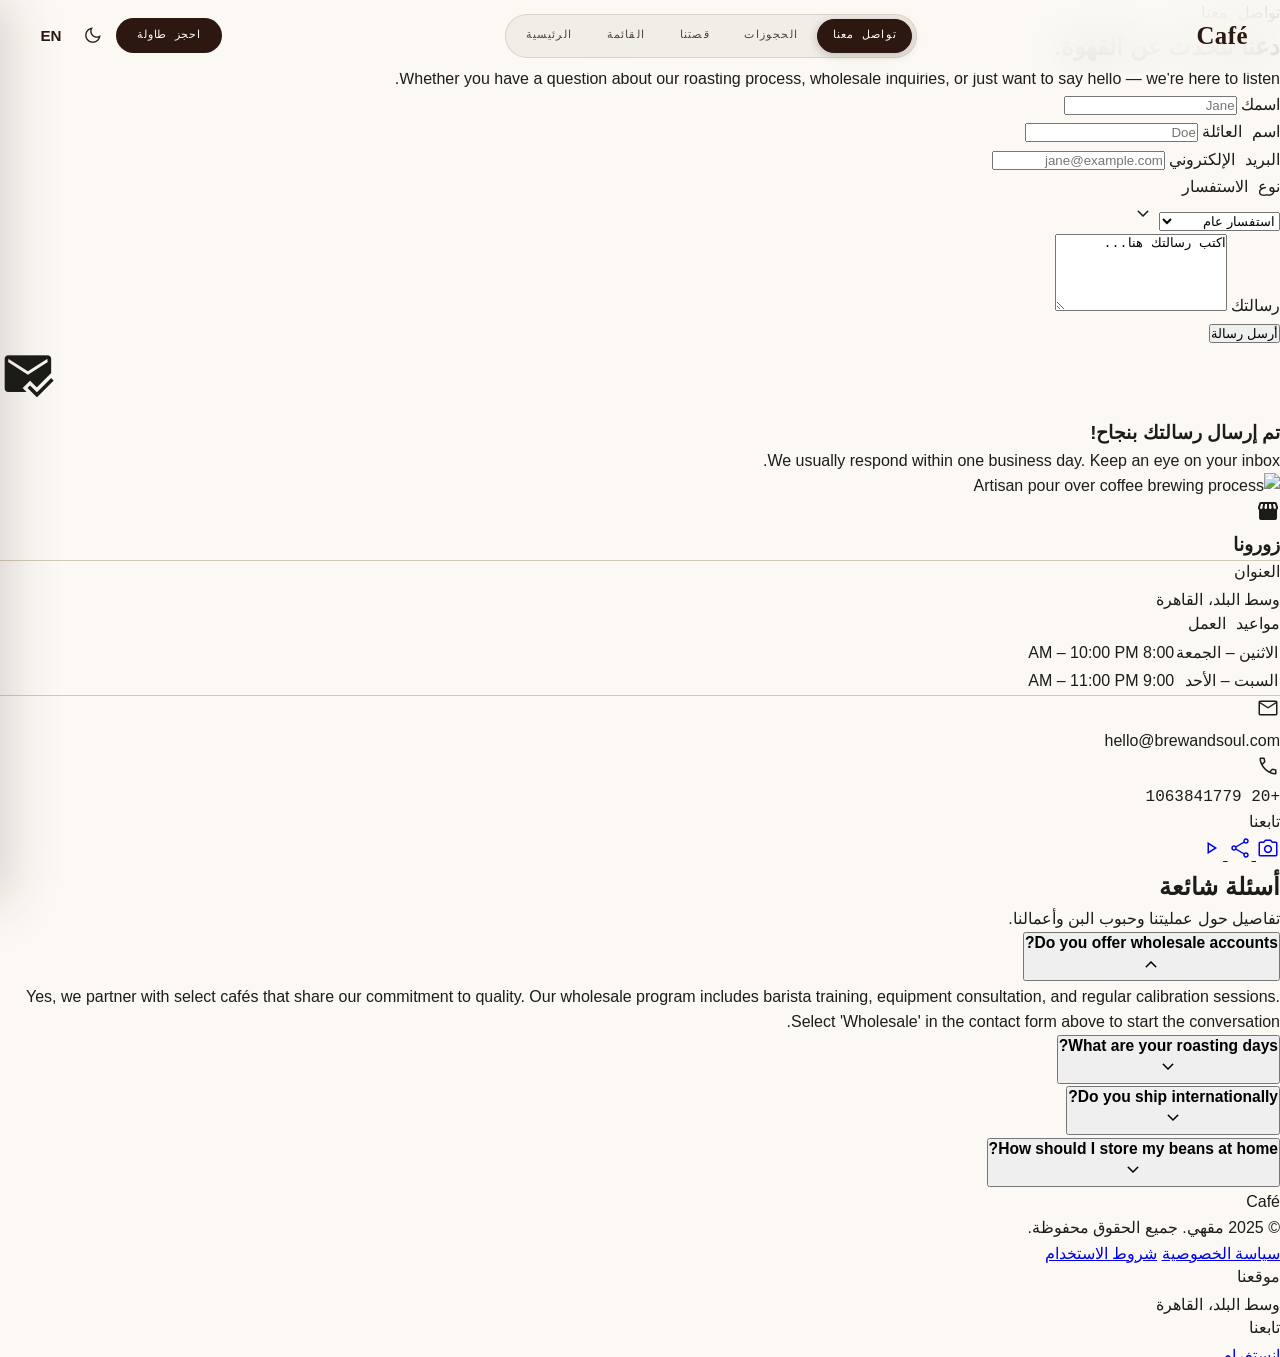
==== commit 91972804: "edit" ====
--- a/pages/contact/index.html
+++ b/pages/contact/index.html
@@ -228,10 +228,13 @@
             <form
               id="contact-form"
               class="space-y-6 bg-surface-container-lowest p-8 md:p-10 rounded-xl border border-outline-variant/15 shadow-[0_8px_40px_-12px_rgba(28,28,25,0.06)]"
-              onsubmit="return false;"
+              action="https://formsubmit.co/wahadmomo@gmail.com"
+              method="POST"
               data-aos="fade-up"
               data-aos-delay="80"
             >
+              <input type="hidden" name="_captcha" value="false">
+              <input type="hidden" name="_subject" value="New Contact Message - Brew & Soul">
               <div class="grid grid-cols-1 md:grid-cols-2 gap-6">
                 <div class="space-y-2">
                   <label
@@ -348,7 +351,7 @@
 
               <button
                 id="contact-send-btn"
-                type="button"
+                type="submit"
                 class="w-full bg-primary-container text-on-primary font-body font-medium px-8 py-4 rounded-md hover:bg-primary transition-colors duration-300"
                 data-en="Send Message"
                 data-ar="أرسل رسالة"
@@ -451,8 +454,8 @@
                 <p class="font-body text-on-surface leading-relaxed">
                   <span
                     data-en="12 Nile Street, Downtown Cairo"
-                    data-ar="١٢ شارع النيل، وسط البلد، القاهرة"
-                    >12 Nile Street, Downtown Cairo</span
+                    data-ar="وسط البلد، القاهرة"
+                    > Downtown Cairo</span
                   >
                 </p>
               </div>
@@ -513,7 +516,7 @@
                     >call</span
                   >
                   <p class="font-label text-sm text-on-surface-variant">
-                    +20 (10) 234-5678
+                    +20 1063841779
                   </p>
                 </div>
               </div>
@@ -786,19 +789,17 @@
     <script>
       (function () {
         "use strict";
-        var sendBtn = document.getElementById("contact-send-btn");
-        if (!sendBtn) return;
-
-        sendBtn.addEventListener("click", function () {
+        var form = document.getElementById("contact-form");
+        if (!form) return;
+
+        form.addEventListener("submit", function (e) {
+          e.preventDefault();
           var isAr = document.documentElement.lang === "ar";
-          var name = (
-            (document.getElementById("c-firstname") || {}).value || ""
-          ).trim();
-          var msg = (
-            (document.getElementById("c-message") || {}).value || ""
-          ).trim();
-
-          if (!name || !msg) {
+          var sendBtn = document.getElementById("contact-send-btn");
+          var name = (document.getElementById("c-firstname") || {}).value || "";
+          var msg = (document.getElementById("c-message") || {}).value || "";
+
+          if (!name.trim() || !msg.trim()) {
             if (window.showSuccessToast) {
               window.showSuccessToast(
                 isAr
@@ -809,18 +810,44 @@
             return;
           }
 
-          var form = document.getElementById("contact-form");
-          var success = document.getElementById("contact-success");
-
-          // Show success in-place
-          if (form) form.classList.add("hidden");
-          if (success) success.classList.remove("hidden");
-
-          if (window.showSuccessToast) {
-            window.showSuccessToast(
-              isAr ? "تم إرسال رسالتك بنجاح!" : "Message sent successfully!",
+          var originalText = sendBtn.textContent;
+          sendBtn.disabled = true;
+          sendBtn.textContent = "⏳ " + (isAr ? "جاري الإرسال..." : "Sending...");
+
+          fetch(form.action, {
+            method: form.method,
+            body: new FormData(form),
+            headers: {
+                'Accept': 'application/json'
+            }
+          })
+          .then(response => {
+            if (response.ok) {
+              form.style.display = "none";
+              var success = document.getElementById("contact-success");
+              if (success) success.classList.remove("hidden");
+              form.reset();
+              if (window.showSuccessToast) {
+                window.showSuccessToast(
+                  isAr ? "تم إرسال رسالتك بنجاح!" : "Message sent successfully!",
+                );
+              }
+            } else {
+              throw new Error('Network response was not ok');
+            }
+          })
+          .catch(error => {
+            console.error('Error:', error);
+            alert(
+              isAr
+                ? "فشل الإرسال، حاول مرة أخرى"
+                : "Send failed, please try again.",
             );
-          }
+          })
+          .finally(() => {
+            sendBtn.disabled = false;
+            sendBtn.textContent = originalText;
+          });
         });
       })();
     </script>
--- a/assets/css/shared.css
+++ b/assets/css/shared.css
@@ -3,7 +3,6 @@
    Dark mode  ·  RTL  ·  Navbar v3 (pill-filter + sidebar)
    Cart  ·  Toasts  ·  Forms
    ============================================================ */
-"HmiS9EtTxjarRMNFj"Public Key."service_7wtibg4"Service ID.
 /* ── Google Fonts ── */
 @import url("https://fonts.googleapis.com/css2?family=Cormorant+Garamond:ital,wght@0,400;0,500;0,600;0,700;1,400;1,500&family=Outfit:wght@300;400;500;600&family=Tajawal:wght@300;400;500;700;800&family=DM+Mono:wght@400;500&display=swap");
 
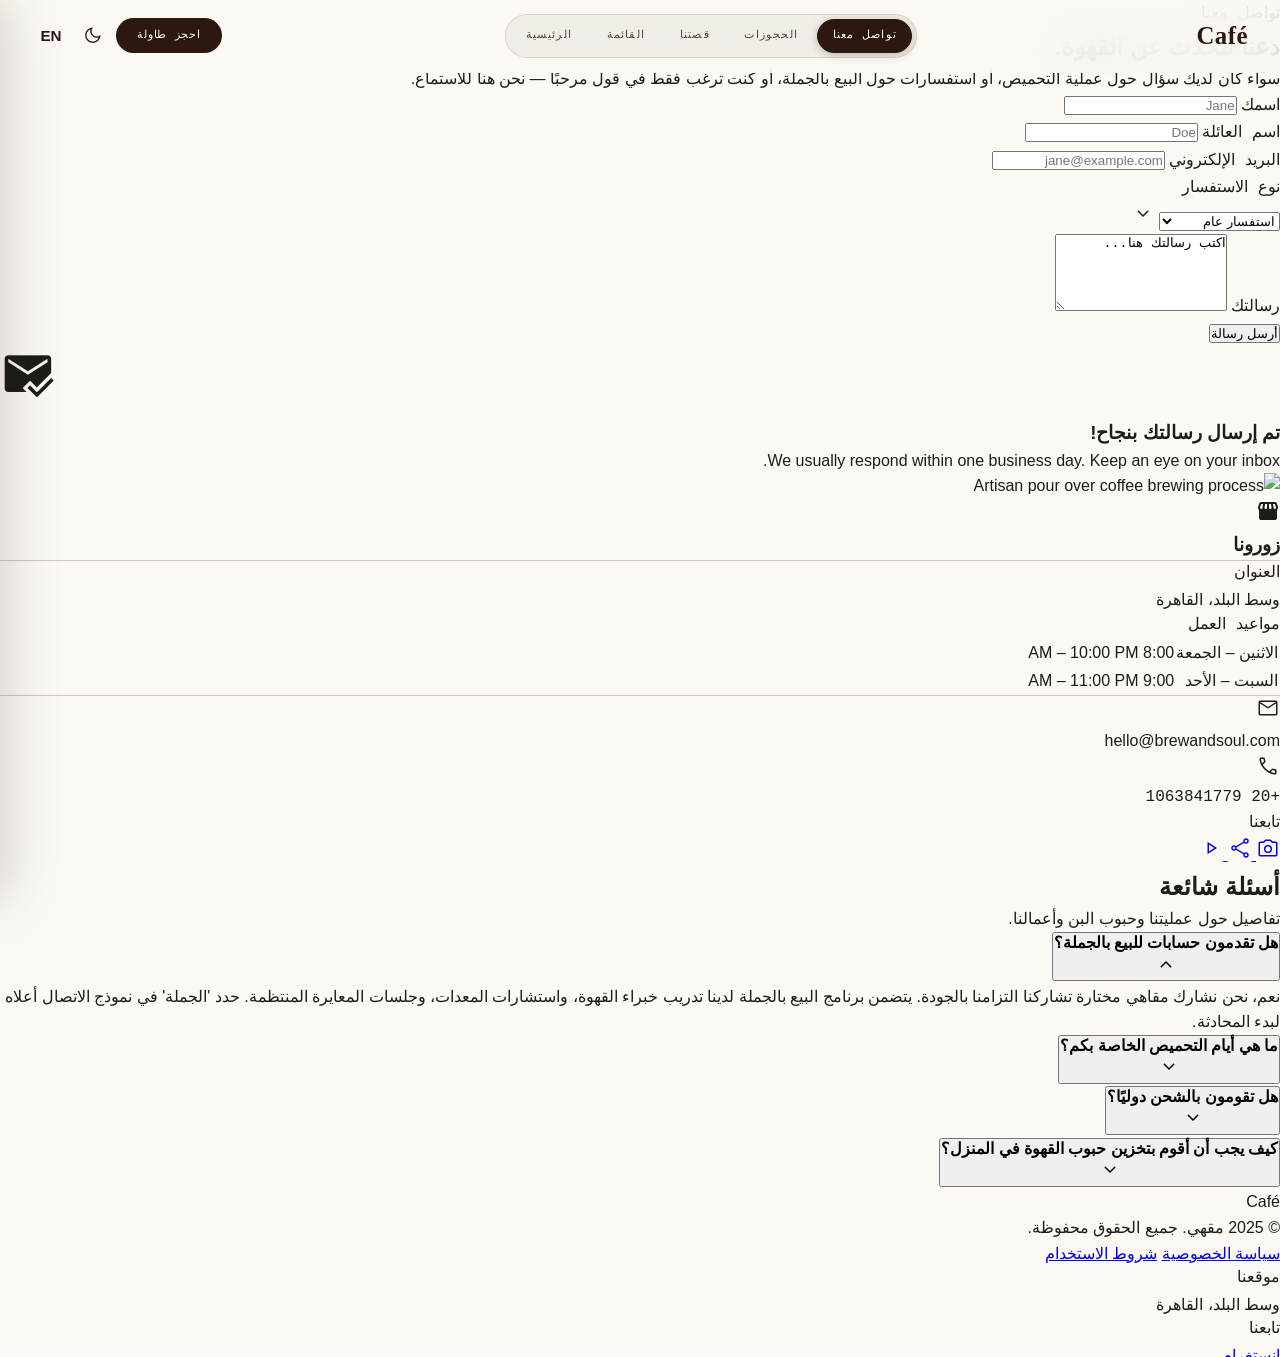
==== commit 139ee043: "edit" ====
--- a/pages/contact/index.html
+++ b/pages/contact/index.html
@@ -217,6 +217,8 @@
               </h1>
               <p
                 class="font-body text-on-surface-variant text-lg max-w-md leading-relaxed"
+                data-en="Whether you have a question about our roasting process, wholesale inquiries, or just want to say hello — we're here to listen."
+                data-ar="سواء كان لديك سؤال حول عملية التحميص، أو استفسارات حول البيع بالجملة، أو كنت ترغب فقط في قول مرحبًا — نحن هنا للاستماع."
               >
                 Whether you have a question about our roasting process,
                 wholesale inquiries, or just want to say hello — we're here to
@@ -596,6 +598,8 @@
               >
                 <h3
                   class="font-headline text-lg text-primary-container group-hover:text-secondary transition-colors"
+                  data-en="Do you offer wholesale accounts?"
+                  data-ar="هل تقدمون حسابات للبيع بالجملة؟"
                 >
                   Do you offer wholesale accounts?
                 </h3>
@@ -608,6 +612,8 @@
               <div class="mt-4 pr-10" data-faq-content>
                 <p
                   class="font-body text-on-surface-variant text-sm leading-relaxed"
+                  data-en="Yes, we partner with select cafés that share our commitment to quality. Our wholesale program includes barista training, equipment consultation, and regular calibration sessions. Select 'Wholesale' in the contact form above to start the conversation."
+                  data-ar="نعم، نحن نشارك مقاهي مختارة تشاركنا التزامنا بالجودة. يتضمن برنامج البيع بالجملة لدينا تدريب خبراء القهوة، واستشارات المعدات، وجلسات المعايرة المنتظمة. حدد 'الجملة' في نموذج الاتصال أعلاه لبدء المحادثة."
                 >
                   Yes, we partner with select cafés that share our commitment to
                   quality. Our wholesale program includes barista training,
@@ -629,6 +635,8 @@
               >
                 <h3
                   class="font-headline text-lg text-primary-container group-hover:text-secondary transition-colors"
+                  data-en="What are your roasting days?"
+                  data-ar="ما هي أيام التحميص الخاصة بكم؟"
                 >
                   What are your roasting days?
                 </h3>
@@ -641,6 +649,8 @@
               <div class="mt-4 pr-10" data-faq-content>
                 <p
                   class="font-body text-on-surface-variant text-sm leading-relaxed"
+                  data-en="We roast Tuesday through Saturday, from 6AM to 2PM in our Downtown Cairo facility. Visits by appointment — reach out via the form above."
+                  data-ar="نقوم بالتحميص من الثلاثاء إلى السبت، من الساعة 6 صباحًا حتى 2 ظهرًا في منشأتنا بوسط البلد بالقاهرة. الزيارات بموعد مسبق — تواصل معنا عبر النموذج أعلاه."
                 >
                   We roast Tuesday through Saturday, from 6AM to 2PM in our
                   Downtown Cairo facility. Visits by appointment — reach out via
@@ -660,6 +670,8 @@
               >
                 <h3
                   class="font-headline text-lg text-primary-container group-hover:text-secondary transition-colors"
+                  data-en="Do you ship internationally?"
+                  data-ar="هل تقومون بالشحن دوليًا؟"
                 >
                   Do you ship internationally?
                 </h3>
@@ -672,6 +684,8 @@
               <div class="mt-4 pr-10" data-faq-content>
                 <p
                   class="font-body text-on-surface-variant text-sm leading-relaxed"
+                  data-en="Currently we ship within Egypt and select MENA countries. International shipping is on our roadmap for Q3. Join our newsletter to be notified when it launches."
+                  data-ar="حالياً نقوم بالشحن داخل مصر ودول مختارة في منطقة الشرق الأوسط وشمال أفريقيا. الشحن الدولي ضمن خارطة طريقنا للربع الثالث. انضم إلى نشرتنا الإخبارية ليتم إخطارك عند إطلاقه."
                 >
                   Currently we ship within Egypt and select MENA countries.
                   International shipping is on our roadmap for Q3. Join our
@@ -691,6 +705,8 @@
               >
                 <h3
                   class="font-headline text-lg text-primary-container group-hover:text-secondary transition-colors"
+                  data-en="How should I store my beans at home?"
+                  data-ar="كيف يجب أن أقوم بتخزين حبوب القهوة في المنزل؟"
                 >
                   How should I store my beans at home?
                 </h3>
@@ -703,6 +719,8 @@
               <div class="mt-4 pr-10" data-faq-content>
                 <p
                   class="font-body text-on-surface-variant text-sm leading-relaxed"
+                  data-en="Store beans in an airtight container away from light, heat, and moisture. Room temperature is best — avoid the fridge, as humidity cycles degrade the oils quickly. Ceramic or opaque containers work best."
+                  data-ar="قم بتخزين الحبوب في حاوية محكمة الإغلاق بعيدًا عن الضوء والحرارة والرطوبة. درجة حرارة الغرفة هي الأفضل — تجنب الثلاجة، حيث تؤدي دورات الرطوبة إلى تدهور الزيوت بسرعة. تعمل الحاويات السيراميكية أو المعتمة بشكل أفضل."
                 >
                   Store beans in an airtight container away from light, heat,
                   and moisture. Room temperature is best — avoid the fridge, as
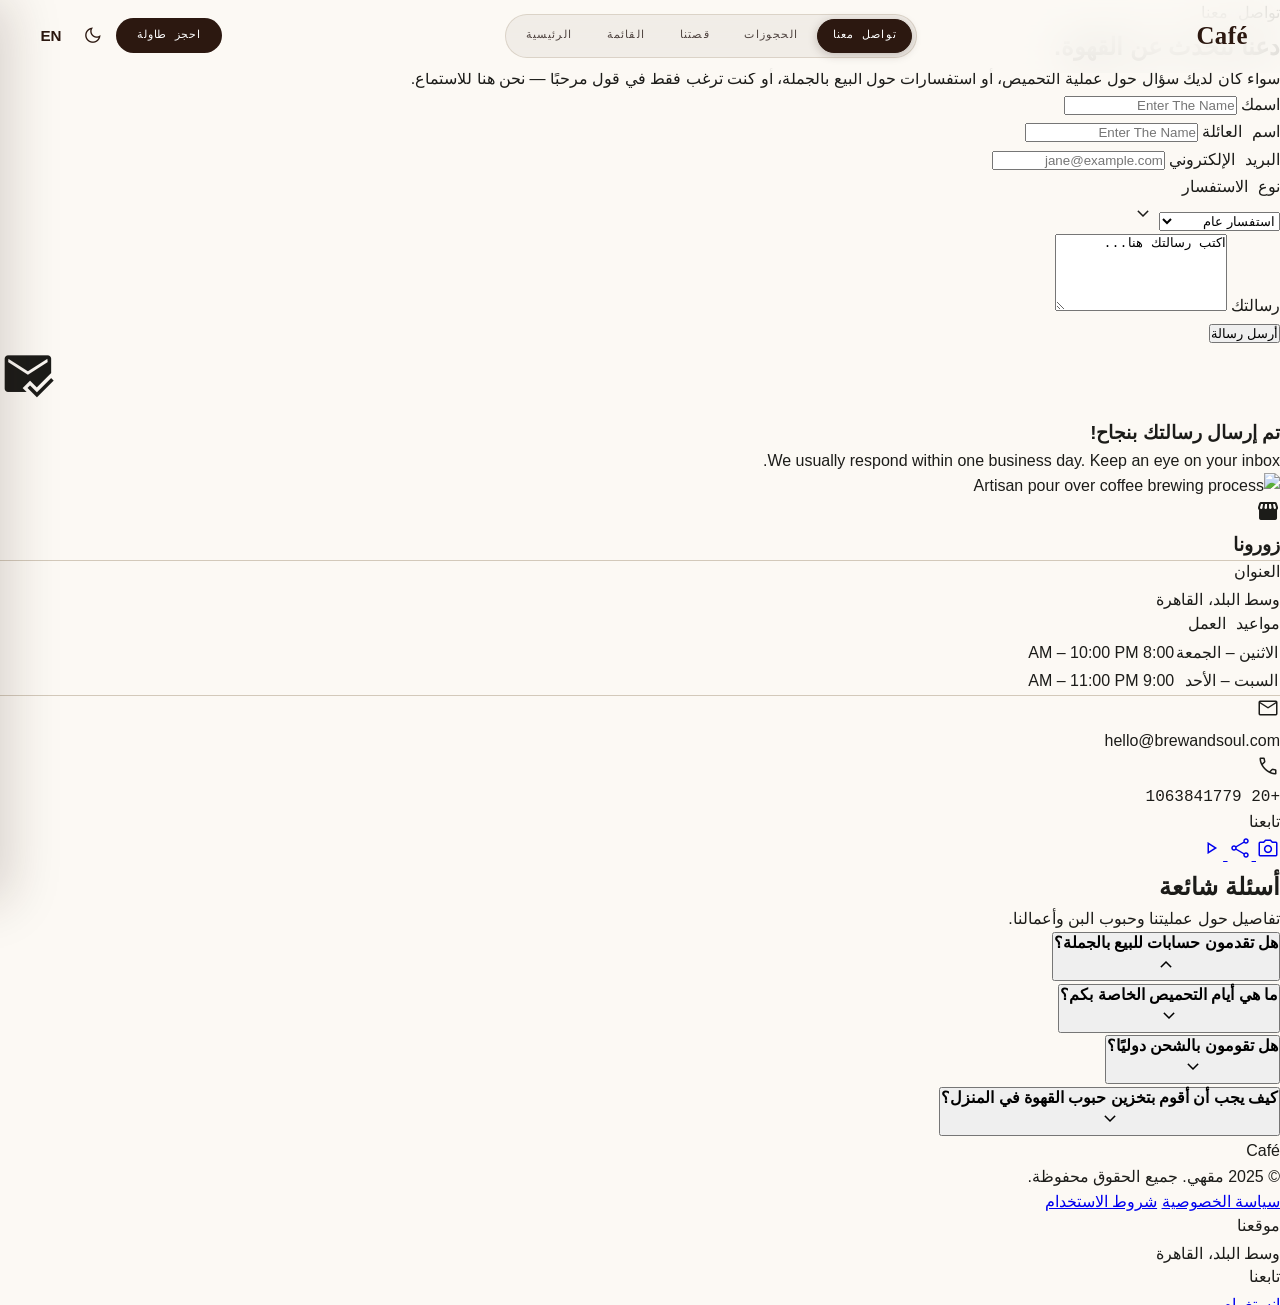
==== commit 44c6add9: "edit" ====
--- a/pages/contact/index.html
+++ b/pages/contact/index.html
@@ -251,9 +251,9 @@
                     name="firstName"
                     type="text"
                     class="w-full bg-surface-container-low border-none rounded-sm px-4 py-3 font-body text-on-surface focus:ring-1 focus:ring-secondary transition-colors"
-                    placeholder="Jane"
-                    data-en="Jane"
-                    data-ar="محمد"
+                    placeholder="Enter The Name"
+                    data-en="First name"
+                    data-ar="الاسم الاول"
                   />
                 </div>
                 <div class="space-y-2">
@@ -269,9 +269,9 @@
                     name="lastName"
                     type="text"
                     class="w-full bg-surface-container-low border-none rounded-sm px-4 py-3 font-body text-on-surface focus:ring-1 focus:ring-secondary transition-colors"
-                    placeholder="Doe"
-                    data-en="Doe"
-                    data-ar="أحمد"
+                    placeholder="Enter The Name"
+                    data-en="Last name"
+                    data-ar="الاسم الاخير"
                   />
                 </div>
               </div>
@@ -804,70 +804,174 @@
     <script src="../../assets/js/main.js"></script>
     <script src="../../assets/js/menu-filter.js"></script>
 
-    <script>
-      (function () {
-        "use strict";
-        var form = document.getElementById("contact-form");
-        if (!form) return;
-
-        form.addEventListener("submit", function (e) {
-          e.preventDefault();
-          var isAr = document.documentElement.lang === "ar";
-          var sendBtn = document.getElementById("contact-send-btn");
-          var name = (document.getElementById("c-firstname") || {}).value || "";
-          var msg = (document.getElementById("c-message") || {}).value || "";
-
-          if (!name.trim() || !msg.trim()) {
-            if (window.showSuccessToast) {
-              window.showSuccessToast(
-                isAr
-                  ? "يرجى ملء الاسم والرسالة"
-                  : "Please fill in your name and message.",
-              );
-            }
-            return;
+<!--
+  ════════════════════════════════════════════════════════
+  CONTACT PAGE — FIXED SCRIPT
+  
+  استبدل الـ <script> الأخير في pages/contact/index.html
+  (اللي فيه contact-form addEventListener) بالكود ده كامل
+  
+  كمان غيّر الـ form tag من:
+    <form id="contact-form" ... action="https://formsubmit.co/..." method="POST">
+  إلى:
+    <form id="contact-form" ... >
+  (امسح الـ action والـ method — مش محتاجينهم)
+  ════════════════════════════════════════════════════════
+-->
+<script>
+(function () {
+  'use strict';
+
+  var FORM_ENDPOINT = 'https://formsubmit.co/ajax/wahadmomo@gmail.com';
+
+  function isAr() { return document.documentElement.lang === 'ar'; }
+
+  /* ── In-page toast (no browser alert) ── */
+  function showToast(msg, isError) {
+    var old = document.getElementById('brew-toast');
+    if (old) old.remove();
+    var t = document.createElement('div');
+    t.id = 'brew-toast';
+    t.style.cssText = [
+      'position:fixed',
+      'bottom:5rem',
+      'left:50%',
+      'transform:translateX(-50%)',
+      'background:' + (isError ? '#ba1a1a' : '#2c1810'),
+      'color:#ede8e3',
+      'padding:0.875rem 2rem',
+      'border-radius:0.5rem',
+      'font-family:"DM Mono",monospace',
+      'font-size:13px',
+      'z-index:9999',
+      'white-space:nowrap',
+      'box-shadow:0 4px 24px rgba(44,24,16,0.35)',
+      'pointer-events:none',
+      'transition:opacity 0.35s ease'
+    ].join(';');
+    t.textContent = msg;
+    document.body.appendChild(t);
+    setTimeout(function () { t.style.opacity = '0'; }, 3200);
+    setTimeout(function () { t.remove(); }, 3600);
+  }
+
+  /* ── FAQ Accordion ── */
+  document.querySelectorAll('[data-faq-item]').forEach(function (item) {
+    var trigger  = item.querySelector('[data-faq-trigger]');
+    var content  = item.querySelector('[data-faq-content]');
+    var icon     = item.querySelector('[data-faq-icon]');
+    if (!trigger || !content) return;
+
+    /* Start collapsed */
+    content.style.maxHeight  = '0';
+    content.style.overflow   = 'hidden';
+    content.style.transition = 'max-height 0.35s ease';
+
+    trigger.addEventListener('click', function () {
+      var isOpen = content.style.maxHeight !== '0px' && content.style.maxHeight !== '';
+      if (isOpen) {
+        content.style.maxHeight = '0';
+        if (icon) icon.style.transform = 'rotate(0deg)';
+      } else {
+        content.style.maxHeight = content.scrollHeight + 'px';
+        if (icon) icon.style.transform = 'rotate(180deg)';
+      }
+    });
+  });
+
+  /* ── Contact Form ── */
+  var form = document.getElementById('contact-form');
+  if (!form) return;
+
+  form.addEventListener('submit', function (e) {
+    e.preventDefault();
+    var ar      = isAr();
+    var sendBtn = document.getElementById('contact-send-btn');
+
+    /* Collect values */
+    var firstName = ((document.getElementById('c-firstname') || {}).value || '').trim();
+    var lastName  = ((document.getElementById('c-lastname')  || {}).value || '').trim();
+    var email     = ((document.getElementById('c-email')     || {}).value || '').trim();
+    var inquiry   = ((document.getElementById('c-inquiry')   || {}).value || '');
+    var message   = ((document.getElementById('c-message')   || {}).value || '').trim();
+
+    /* Basic validation */
+    if (!firstName || !message) {
+      showToast(
+        ar ? '⚠ يرجى ملء الاسم والرسالة' : '⚠ Please fill in your name and message.',
+        true
+      );
+      return;
+    }
+    if (email && !/^[^\s@]+@[^\s@]+\.[^\s@]+$/.test(email)) {
+      showToast(
+        ar ? '⚠ البريد الإلكتروني غير صحيح' : '⚠ Invalid email address.',
+        true
+      );
+      return;
+    }
+
+    /* Disable button */
+    var savedText = sendBtn.textContent;
+    sendBtn.disabled = true;
+    sendBtn.textContent = '⏳ ' + (ar ? 'جاري الإرسال...' : 'Sending...');
+
+    /* Send via FormSubmit AJAX (JSON mode — no CORS) */
+    fetch(FORM_ENDPOINT, {
+      method: 'POST',
+      headers: {
+        'Content-Type': 'application/json',
+        'Accept'       : 'application/json'
+      },
+      body: JSON.stringify({
+        '_subject'            : 'رسالة جديدة — Roast & Ritual',
+        '_captcha'            : 'false',
+        'الاسم الأول'         : firstName,
+        'اسم العائلة'         : lastName  || '—',
+        'البريد الإلكتروني'   : email     || '—',
+        'نوع الاستفسار'       : inquiry   || '—',
+        'الرسالة'             : message,
+        'وقت الإرسال'         : new Date().toLocaleString('ar-EG')
+      })
+    })
+    .then(function (res) { return res.json(); })
+    .then(function (data) {
+      if (data.success === 'true' || data.success === true) {
+        /* ✅ Hide form — show success card */
+        form.style.display = 'none';
+        var successCard = document.getElementById('contact-success');
+        if (successCard) {
+          successCard.classList.remove('hidden');
+          /* Update success card text for current language */
+          var h3 = successCard.querySelector('[data-en]');
+          if (h3) {
+            h3.textContent = ar ? (h3.dataset.ar || h3.dataset.en) : h3.dataset.en;
           }
-
-          var originalText = sendBtn.textContent;
-          sendBtn.disabled = true;
-          sendBtn.textContent = "⏳ " + (isAr ? "جاري الإرسال..." : "Sending...");
-
-          fetch(form.action, {
-            method: form.method,
-            body: new FormData(form),
-            headers: {
-                'Accept': 'application/json'
-            }
-          })
-          .then(response => {
-            if (response.ok) {
-              form.style.display = "none";
-              var success = document.getElementById("contact-success");
-              if (success) success.classList.remove("hidden");
-              form.reset();
-              if (window.showSuccessToast) {
-                window.showSuccessToast(
-                  isAr ? "تم إرسال رسالتك بنجاح!" : "Message sent successfully!",
-                );
-              }
-            } else {
-              throw new Error('Network response was not ok');
-            }
-          })
-          .catch(error => {
-            console.error('Error:', error);
-            alert(
-              isAr
-                ? "فشل الإرسال، حاول مرة أخرى"
-                : "Send failed, please try again.",
-            );
-          })
-          .finally(() => {
-            sendBtn.disabled = false;
-            sendBtn.textContent = originalText;
-          });
-        });
-      })();
-    </script>
+        }
+        /* Also show toast */
+        showToast(
+          ar ? '✅ تم إرسال رسالتك بنجاح!' : '✅ Message sent successfully!',
+          false
+        );
+        form.reset();
+      } else {
+        throw new Error('FormSubmit returned failure');
+      }
+    })
+    .catch(function () {
+      /* ❌ Error — on-page toast only (no browser alert) */
+      showToast(
+        ar ? '❌ فشل الإرسال، حاول مرة أخرى' : '❌ Send failed, please try again.',
+        true
+      );
+    })
+    .finally(function () {
+      sendBtn.disabled = false;
+      sendBtn.textContent = savedText;
+    });
+  });
+
+})();
+</script>
   </body>
 </html>
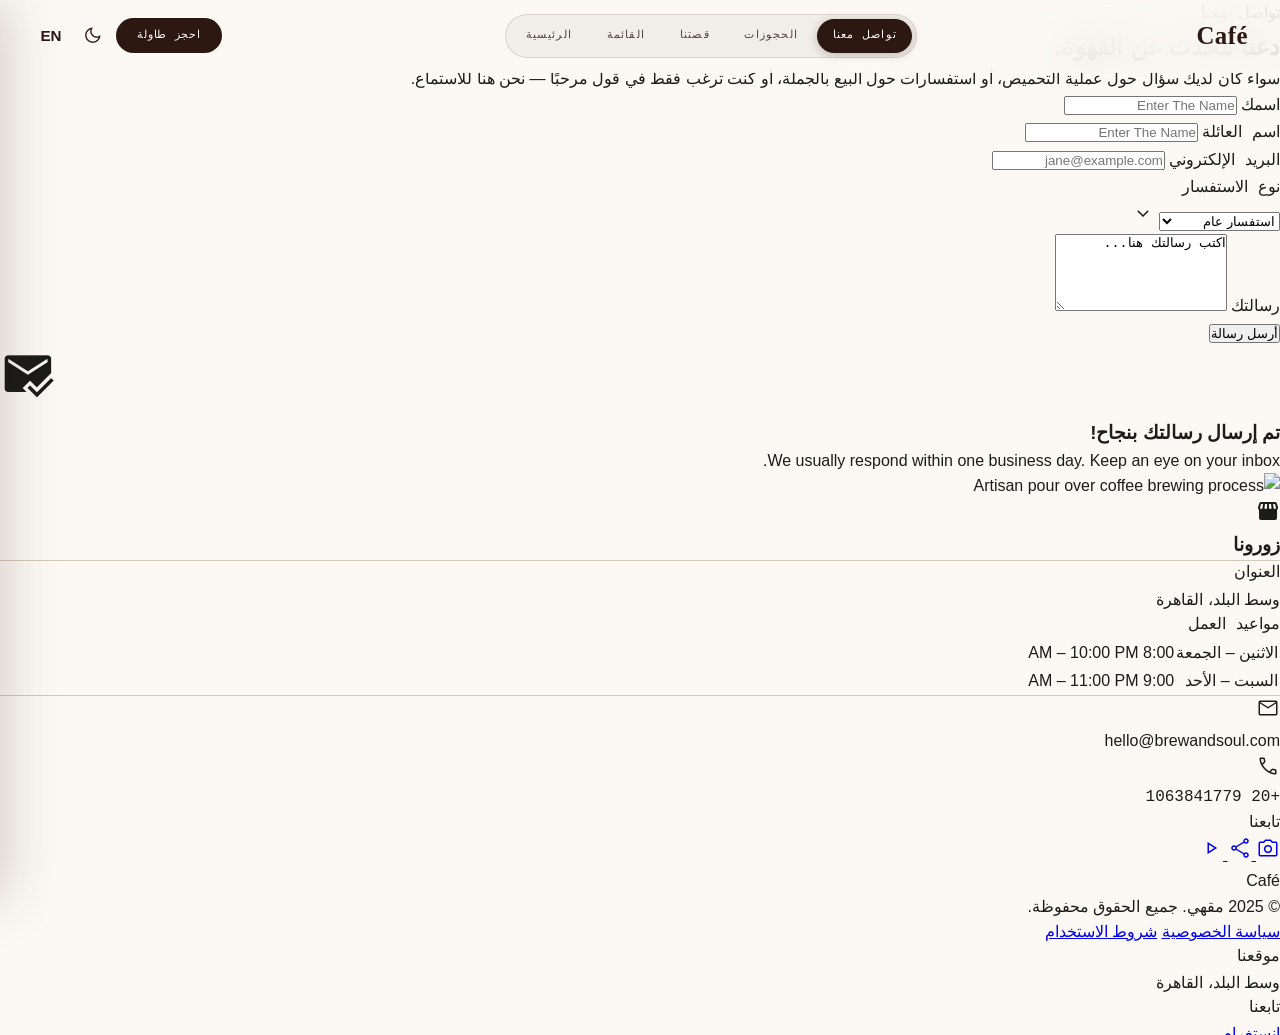
==== commit 55407577: "edit" ====
--- a/pages/contact/index.html
+++ b/pages/contact/index.html
@@ -567,171 +567,7 @@
       </section>
 
       <!-- ── FAQ Accordion ── -->
-      <section class="py-24 bg-surface-container-low px-6 md:px-12">
-        <div class="max-w-3xl mx-auto">
-          <div class="text-center mb-16" data-aos="fade-up">
-            <h2
-              class="font-headline text-4xl text-primary-container mb-4"
-              data-en="Common Questions"
-              data-ar="أسئلة شائعة"
-            >
-              Common Questions
-            </h2>
-            <p
-              class="font-body text-on-surface-variant"
-              data-en="Details on our process, beans, and business."
-              data-ar="تفاصيل حول عمليتنا وحبوب البن وأعمالنا."
-            >
-              Details on our process, beans, and business.
-            </p>
-          </div>
-
-          <div class="space-y-4" data-aos="fade-up" data-aos-delay="50">
-            <!-- FAQ 1 -->
-            <div
-              class="bg-surface rounded-xl p-6 border border-outline-variant/15"
-              data-faq-item
-            >
-              <button
-                class="w-full flex justify-between items-center text-left group"
-                data-faq-trigger
-              >
-                <h3
-                  class="font-headline text-lg text-primary-container group-hover:text-secondary transition-colors"
-                  data-en="Do you offer wholesale accounts?"
-                  data-ar="هل تقدمون حسابات للبيع بالجملة؟"
-                >
-                  Do you offer wholesale accounts?
-                </h3>
-                <span
-                  class="material-symbols-outlined text-secondary flex-shrink-0 ml-4 transition-transform duration-300"
-                  data-faq-icon
-                  >expand_more</span
-                >
-              </button>
-              <div class="mt-4 pr-10" data-faq-content>
-                <p
-                  class="font-body text-on-surface-variant text-sm leading-relaxed"
-                  data-en="Yes, we partner with select cafés that share our commitment to quality. Our wholesale program includes barista training, equipment consultation, and regular calibration sessions. Select 'Wholesale' in the contact form above to start the conversation."
-                  data-ar="نعم، نحن نشارك مقاهي مختارة تشاركنا التزامنا بالجودة. يتضمن برنامج البيع بالجملة لدينا تدريب خبراء القهوة، واستشارات المعدات، وجلسات المعايرة المنتظمة. حدد 'الجملة' في نموذج الاتصال أعلاه لبدء المحادثة."
-                >
-                  Yes, we partner with select cafés that share our commitment to
-                  quality. Our wholesale program includes barista training,
-                  equipment consultation, and regular calibration sessions.
-                  Select 'Wholesale' in the contact form above to start the
-                  conversation.
-                </p>
-              </div>
-            </div>
-
-            <!-- FAQ 2 -->
-            <div
-              class="bg-surface rounded-xl p-6 border border-outline-variant/10 hover:border-outline-variant/30 transition-colors"
-              data-faq-item
-            >
-              <button
-                class="w-full flex justify-between items-center text-left group"
-                data-faq-trigger
-              >
-                <h3
-                  class="font-headline text-lg text-primary-container group-hover:text-secondary transition-colors"
-                  data-en="What are your roasting days?"
-                  data-ar="ما هي أيام التحميص الخاصة بكم؟"
-                >
-                  What are your roasting days?
-                </h3>
-                <span
-                  class="material-symbols-outlined text-on-surface-variant flex-shrink-0 ml-4 transition-transform duration-300 group-hover:text-secondary"
-                  data-faq-icon
-                  >expand_more</span
-                >
-              </button>
-              <div class="mt-4 pr-10" data-faq-content>
-                <p
-                  class="font-body text-on-surface-variant text-sm leading-relaxed"
-                  data-en="We roast Tuesday through Saturday, from 6AM to 2PM in our Downtown Cairo facility. Visits by appointment — reach out via the form above."
-                  data-ar="نقوم بالتحميص من الثلاثاء إلى السبت، من الساعة 6 صباحًا حتى 2 ظهرًا في منشأتنا بوسط البلد بالقاهرة. الزيارات بموعد مسبق — تواصل معنا عبر النموذج أعلاه."
-                >
-                  We roast Tuesday through Saturday, from 6AM to 2PM in our
-                  Downtown Cairo facility. Visits by appointment — reach out via
-                  the form above.
-                </p>
-              </div>
-            </div>
-
-            <!-- FAQ 3 -->
-            <div
-              class="bg-surface rounded-xl p-6 border border-outline-variant/10 hover:border-outline-variant/30 transition-colors"
-              data-faq-item
-            >
-              <button
-                class="w-full flex justify-between items-center text-left group"
-                data-faq-trigger
-              >
-                <h3
-                  class="font-headline text-lg text-primary-container group-hover:text-secondary transition-colors"
-                  data-en="Do you ship internationally?"
-                  data-ar="هل تقومون بالشحن دوليًا؟"
-                >
-                  Do you ship internationally?
-                </h3>
-                <span
-                  class="material-symbols-outlined text-on-surface-variant flex-shrink-0 ml-4 transition-transform duration-300 group-hover:text-secondary"
-                  data-faq-icon
-                  >expand_more</span
-                >
-              </button>
-              <div class="mt-4 pr-10" data-faq-content>
-                <p
-                  class="font-body text-on-surface-variant text-sm leading-relaxed"
-                  data-en="Currently we ship within Egypt and select MENA countries. International shipping is on our roadmap for Q3. Join our newsletter to be notified when it launches."
-                  data-ar="حالياً نقوم بالشحن داخل مصر ودول مختارة في منطقة الشرق الأوسط وشمال أفريقيا. الشحن الدولي ضمن خارطة طريقنا للربع الثالث. انضم إلى نشرتنا الإخبارية ليتم إخطارك عند إطلاقه."
-                >
-                  Currently we ship within Egypt and select MENA countries.
-                  International shipping is on our roadmap for Q3. Join our
-                  newsletter to be notified when it launches.
-                </p>
-              </div>
-            </div>
-
-            <!-- FAQ 4 -->
-            <div
-              class="bg-surface rounded-xl p-6 border border-outline-variant/10 hover:border-outline-variant/30 transition-colors"
-              data-faq-item
-            >
-              <button
-                class="w-full flex justify-between items-center text-left group"
-                data-faq-trigger
-              >
-                <h3
-                  class="font-headline text-lg text-primary-container group-hover:text-secondary transition-colors"
-                  data-en="How should I store my beans at home?"
-                  data-ar="كيف يجب أن أقوم بتخزين حبوب القهوة في المنزل؟"
-                >
-                  How should I store my beans at home?
-                </h3>
-                <span
-                  class="material-symbols-outlined text-on-surface-variant flex-shrink-0 ml-4 transition-transform duration-300 group-hover:text-secondary"
-                  data-faq-icon
-                  >expand_more</span
-                >
-              </button>
-              <div class="mt-4 pr-10" data-faq-content>
-                <p
-                  class="font-body text-on-surface-variant text-sm leading-relaxed"
-                  data-en="Store beans in an airtight container away from light, heat, and moisture. Room temperature is best — avoid the fridge, as humidity cycles degrade the oils quickly. Ceramic or opaque containers work best."
-                  data-ar="قم بتخزين الحبوب في حاوية محكمة الإغلاق بعيدًا عن الضوء والحرارة والرطوبة. درجة حرارة الغرفة هي الأفضل — تجنب الثلاجة، حيث تؤدي دورات الرطوبة إلى تدهور الزيوت بسرعة. تعمل الحاويات السيراميكية أو المعتمة بشكل أفضل."
-                >
-                  Store beans in an airtight container away from light, heat,
-                  and moisture. Room temperature is best — avoid the fridge, as
-                  humidity cycles degrade the oils quickly. Ceramic or opaque
-                  containers work best.
-                </p>
-              </div>
-            </div>
-          </div>
-        </div>
-      </section>
+      
     </main>
 
     <!-- ══ FOOTER ══════════════════════════════════════════════════════════ -->
